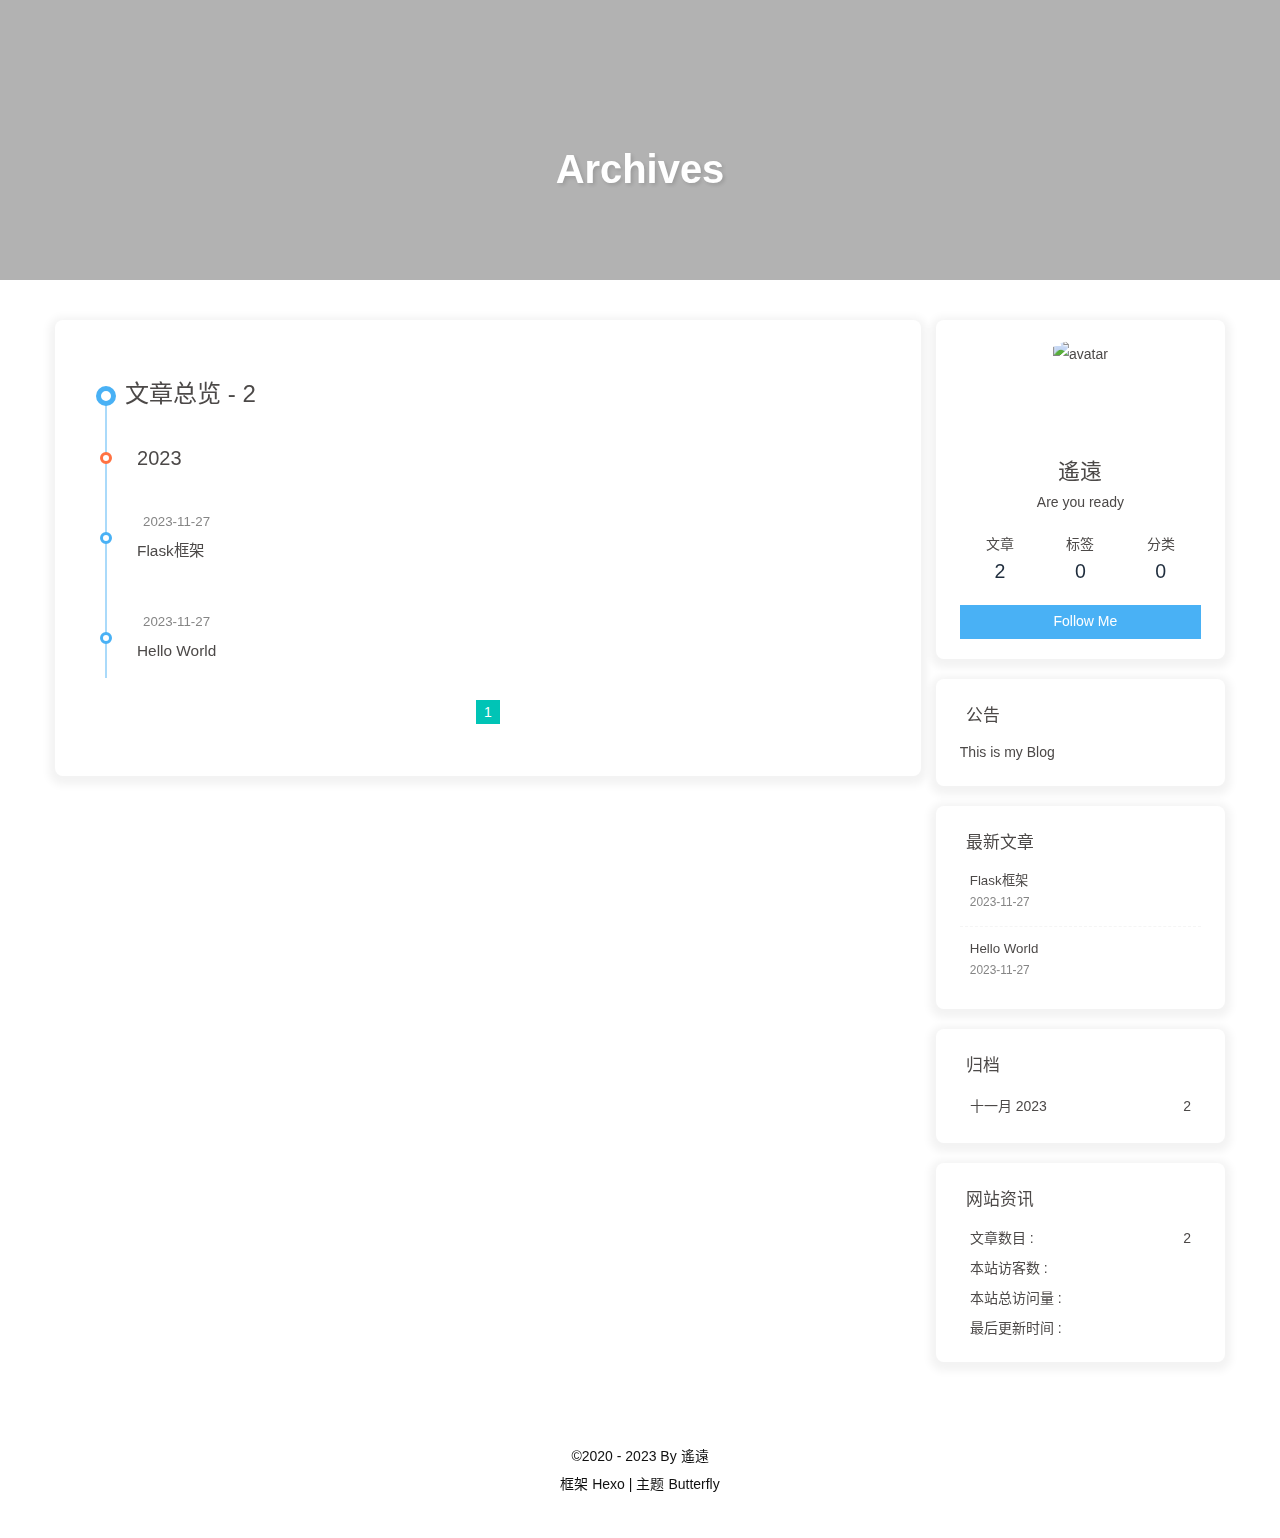
==== archives/index.html @ c887f18f "Site updated: 2023-11-27 16:25:49" ====
<!DOCTYPE html><html lang="zh-CN" data-theme="light"><head><meta charset="UTF-8"><meta http-equiv="X-UA-Compatible" content="IE=edge"><meta name="viewport" content="width=device-width, initial-scale=1.0,viewport-fit=cover"><title>Archives | 遙遠的理想乡</title><meta name="author" content="遙遠"><meta name="copyright" content="遙遠"><meta name="format-detection" content="telephone=no"><meta name="theme-color" content="#ffffff"><meta name="description" content="Are you ready">
<meta property="og:type" content="website">
<meta property="og:title" content="Archives">
<meta property="og:url" content="http://example.com/archives/index.html">
<meta property="og:site_name" content="遙遠的理想乡">
<meta property="og:description" content="Are you ready">
<meta property="og:locale" content="zh_CN">
<meta property="og:image" content="http://example.com/img/avater.png">
<meta property="article:author" content="遙遠">
<meta name="twitter:card" content="summary">
<meta name="twitter:image" content="http://example.com/img/avater.png"><link rel="shortcut icon" href="/img/favicon.png"><link rel="canonical" href="http://example.com/archives/index.html"><link rel="preconnect" href="//cdn.jsdelivr.net"><link rel="preconnect" href="//busuanzi.ibruce.info"><meta><meta><meta><meta><meta><meta><meta><meta><meta><meta><meta><meta><meta><meta><meta><meta><link rel="stylesheet" href="/css/index.css"><link rel="stylesheet" href="https://cdn.jsdelivr.net/npm/@fortawesome/fontawesome-free/css/all.min.css"><link rel="stylesheet" href="https://cdn.jsdelivr.net/npm/@fancyapps/ui/dist/fancybox/fancybox.min.css" media="print" onload="this.media='all'"><script>const GLOBAL_CONFIG = {
  root: '/',
  algolia: undefined,
  localSearch: undefined,
  translate: undefined,
  noticeOutdate: undefined,
  highlight: {"plugin":"highlight.js","highlightCopy":true,"highlightLang":true,"highlightHeightLimit":false},
  copy: {
    success: '复制成功',
    error: '复制错误',
    noSupport: '浏览器不支持'
  },
  relativeDate: {
    homepage: false,
    post: false
  },
  runtime: '',
  dateSuffix: {
    just: '刚刚',
    min: '分钟前',
    hour: '小时前',
    day: '天前',
    month: '个月前'
  },
  copyright: undefined,
  lightbox: 'fancybox',
  Snackbar: undefined,
  infinitegrid: {
    js: 'https://cdn.jsdelivr.net/npm/@egjs/infinitegrid/dist/infinitegrid.min.js',
    buttonText: '加载更多'
  },
  isPhotoFigcaption: false,
  islazyload: false,
  isAnchor: false,
  percent: {
    toc: true,
    rightside: false,
  },
  autoDarkmode: false
}</script><script id="config-diff">var GLOBAL_CONFIG_SITE = {
  title: 'Archives',
  isPost: false,
  isHome: false,
  isHighlightShrink: false,
  isToc: false,
  postUpdate: '2023-11-27 16:25:42'
}</script><script>(win=>{
      win.saveToLocal = {
        set: (key, value, ttl) => {
          if (ttl === 0) return
          const now = Date.now()
          const expiry = now + ttl * 86400000
          const item = {
            value,
            expiry
          }
          localStorage.setItem(key, JSON.stringify(item))
        },
      
        get: key => {
          const itemStr = localStorage.getItem(key)
      
          if (!itemStr) {
            return undefined
          }
          const item = JSON.parse(itemStr)
          const now = Date.now()
      
          if (now > item.expiry) {
            localStorage.removeItem(key)
            return undefined
          }
          return item.value
        }
      }
    
      win.getScript = (url, attr = {}) => new Promise((resolve, reject) => {
        const script = document.createElement('script')
        script.src = url
        script.async = true
        script.onerror = reject
        script.onload = script.onreadystatechange = function() {
          const loadState = this.readyState
          if (loadState && loadState !== 'loaded' && loadState !== 'complete') return
          script.onload = script.onreadystatechange = null
          resolve()
        }

        Object.keys(attr).forEach(key => {
          script.setAttribute(key, attr[key])
        })

        document.head.appendChild(script)
      })
    
      win.getCSS = (url, id = false) => new Promise((resolve, reject) => {
        const link = document.createElement('link')
        link.rel = 'stylesheet'
        link.href = url
        if (id) link.id = id
        link.onerror = reject
        link.onload = link.onreadystatechange = function() {
          const loadState = this.readyState
          if (loadState && loadState !== 'loaded' && loadState !== 'complete') return
          link.onload = link.onreadystatechange = null
          resolve()
        }
        document.head.appendChild(link)
      })
    
      win.activateDarkMode = () => {
        document.documentElement.setAttribute('data-theme', 'dark')
        if (document.querySelector('meta[name="theme-color"]') !== null) {
          document.querySelector('meta[name="theme-color"]').setAttribute('content', '#0d0d0d')
        }
      }
      win.activateLightMode = () => {
        document.documentElement.setAttribute('data-theme', 'light')
        if (document.querySelector('meta[name="theme-color"]') !== null) {
          document.querySelector('meta[name="theme-color"]').setAttribute('content', '#ffffff')
        }
      }
      const t = saveToLocal.get('theme')
    
        if (t === 'dark') activateDarkMode()
        else if (t === 'light') activateLightMode()
      
      const asideStatus = saveToLocal.get('aside-status')
      if (asideStatus !== undefined) {
        if (asideStatus === 'hide') {
          document.documentElement.classList.add('hide-aside')
        } else {
          document.documentElement.classList.remove('hide-aside')
        }
      }
    
      const detectApple = () => {
        if(/iPad|iPhone|iPod|Macintosh/.test(navigator.userAgent)){
          document.documentElement.classList.add('apple')
        }
      }
      detectApple()
    })(window)</script><link rel="stylesheet" href="/css/modify.css"><meta name="generator" content="Hexo 7.0.0"><link rel="alternate" href="/atom.xml" title="遙遠的理想乡" type="application/atom+xml">
</head><body><div id="web_bg"></div><div id="sidebar"><div id="menu-mask"></div><div id="sidebar-menus"><div class="avatar-img is-center"><img src="/img/avater.png" onerror="onerror=null;src='/img/friend_404.gif'" alt="avatar"></div><div class="sidebar-site-data site-data is-center"><a href="/archives/"><div class="headline">文章</div><div class="length-num">2</div></a><a href="/tags/"><div class="headline">标签</div><div class="length-num">0</div></a><a href="/categories/"><div class="headline">分类</div><div class="length-num">0</div></a></div><hr class="custom-hr"><div class="menus_items"><div class="menus_item"><a class="site-page" href="/"><i class="fa-fw fas fa-home"></i><span> Home</span></a></div><div class="menus_item"><a class="site-page" href="/archives/"><i class="fa-fw fas fa-archive"></i><span> Archives</span></a></div><div class="menus_item"><a class="site-page" href="/tags/"><i class="fa-fw fas fa-tags"></i><span> Tags</span></a></div><div class="menus_item"><a class="site-page" href="/categories/"><i class="fa-fw fas fa-folder-open"></i><span> Categories</span></a></div><div class="menus_item"><a class="site-page group" href="javascript:void(0);"><i class="fa-fw fas fa-list"></i><span> List</span><i class="fas fa-chevron-down"></i></a><ul class="menus_item_child"><li><a class="site-page child" href="/music/"><i class="fa-fw fas fa-music"></i><span> Music</span></a></li><li><a class="site-page child" href="/movies/"><i class="fa-fw fas fa-video"></i><span> Movie</span></a></li></ul></div><div class="menus_item"><a class="site-page" href="/link/"><i class="fa-fw fas fa-link"></i><span> Link</span></a></div></div></div></div><div class="page" id="body-wrap"><header class="not-home-page" id="page-header"><nav id="nav"><span id="blog-info"><a href="/" title="遙遠的理想乡"><span class="site-name">遙遠的理想乡</span></a></span><div id="menus"><div class="menus_items"><div class="menus_item"><a class="site-page" href="/"><i class="fa-fw fas fa-home"></i><span> Home</span></a></div><div class="menus_item"><a class="site-page" href="/archives/"><i class="fa-fw fas fa-archive"></i><span> Archives</span></a></div><div class="menus_item"><a class="site-page" href="/tags/"><i class="fa-fw fas fa-tags"></i><span> Tags</span></a></div><div class="menus_item"><a class="site-page" href="/categories/"><i class="fa-fw fas fa-folder-open"></i><span> Categories</span></a></div><div class="menus_item"><a class="site-page group" href="javascript:void(0);"><i class="fa-fw fas fa-list"></i><span> List</span><i class="fas fa-chevron-down"></i></a><ul class="menus_item_child"><li><a class="site-page child" href="/music/"><i class="fa-fw fas fa-music"></i><span> Music</span></a></li><li><a class="site-page child" href="/movies/"><i class="fa-fw fas fa-video"></i><span> Movie</span></a></li></ul></div><div class="menus_item"><a class="site-page" href="/link/"><i class="fa-fw fas fa-link"></i><span> Link</span></a></div></div><div id="toggle-menu"><a class="site-page" href="javascript:void(0);"><i class="fas fa-bars fa-fw"></i></a></div></div></nav><div id="page-site-info"><h1 id="site-title">Archives</h1></div></header><main class="layout" id="content-inner"><div id="archive"><div class="article-sort-title">文章总览 - 2</div><div class="article-sort"><div class="article-sort-item year">2023</div><div class="article-sort-item no-article-cover"><div class="article-sort-item-info"><div class="article-sort-item-time"><i class="far fa-calendar-alt"></i><time class="post-meta-date-created" datetime="2023-11-27T07:02:55.978Z" title="发表于 2023-11-27 15:02:55">2023-11-27</time></div><a class="article-sort-item-title" href="/2023/11/27/python%20web%20Flask%E6%A1%86%E6%9E%B6/" title="Flask框架">Flask框架</a></div></div><div class="article-sort-item no-article-cover"><div class="article-sort-item-info"><div class="article-sort-item-time"><i class="far fa-calendar-alt"></i><time class="post-meta-date-created" datetime="2023-11-27T06:21:15.364Z" title="发表于 2023-11-27 14:21:15">2023-11-27</time></div><a class="article-sort-item-title" href="/2023/11/27/hello-world/" title="Hello World">Hello World</a></div></div></div><nav id="pagination"><div class="pagination"><span class="page-number current">1</span></div></nav></div><div class="aside-content" id="aside-content"><div class="card-widget card-info"><div class="is-center"><div class="avatar-img"><img src="/img/avater.png" onerror="this.onerror=null;this.src='/img/friend_404.gif'" alt="avatar"></div><div class="author-info__name">遙遠</div><div class="author-info__description">Are you ready</div></div><div class="card-info-data site-data is-center"><a href="/archives/"><div class="headline">文章</div><div class="length-num">2</div></a><a href="/tags/"><div class="headline">标签</div><div class="length-num">0</div></a><a href="/categories/"><div class="headline">分类</div><div class="length-num">0</div></a></div><a id="card-info-btn" target="_blank" rel="noopener" href="https://github.com/xxxxxx"><i class="fab fa-github"></i><span>Follow Me</span></a></div><div class="card-widget card-announcement"><div class="item-headline"><i class="fas fa-bullhorn fa-shake"></i><span>公告</span></div><div class="announcement_content">This is my Blog</div></div><div class="sticky_layout"><div class="card-widget card-recent-post"><div class="item-headline"><i class="fas fa-history"></i><span>最新文章</span></div><div class="aside-list"><div class="aside-list-item no-cover"><div class="content"><a class="title" href="/2023/11/27/python%20web%20Flask%E6%A1%86%E6%9E%B6/" title="Flask框架">Flask框架</a><time datetime="2023-11-27T07:02:55.978Z" title="发表于 2023-11-27 15:02:55">2023-11-27</time></div></div><div class="aside-list-item no-cover"><div class="content"><a class="title" href="/2023/11/27/hello-world/" title="Hello World">Hello World</a><time datetime="2023-11-27T06:21:15.364Z" title="发表于 2023-11-27 14:21:15">2023-11-27</time></div></div></div></div><div class="card-widget card-archives"><div class="item-headline"><i class="fas fa-archive"></i><span>归档</span></div><ul class="card-archive-list"><li class="card-archive-list-item"><a class="card-archive-list-link" href="/archives/2023/11/"><span class="card-archive-list-date">十一月 2023</span><span class="card-archive-list-count">2</span></a></li></ul></div><div class="card-widget card-webinfo"><div class="item-headline"><i class="fas fa-chart-line"></i><span>网站资讯</span></div><div class="webinfo"><div class="webinfo-item"><div class="item-name">文章数目 :</div><div class="item-count">2</div></div><div class="webinfo-item"><div class="item-name">本站访客数 :</div><div class="item-count" id="busuanzi_value_site_uv"><i class="fa-solid fa-spinner fa-spin"></i></div></div><div class="webinfo-item"><div class="item-name">本站总访问量 :</div><div class="item-count" id="busuanzi_value_site_pv"><i class="fa-solid fa-spinner fa-spin"></i></div></div><div class="webinfo-item"><div class="item-name">最后更新时间 :</div><div class="item-count" id="last-push-date" data-lastpushdate="2023-11-27T08:25:42.653Z"><i class="fa-solid fa-spinner fa-spin"></i></div></div></div></div></div></div></main><footer id="footer" style="background: transparent"><div id="footer-wrap"><div class="copyright">©2020 - 2023 By 遙遠</div><div class="framework-info"><span>框架 </span><a target="_blank" rel="noopener" href="https://hexo.io">Hexo</a><span class="footer-separator">|</span><span>主题 </span><a target="_blank" rel="noopener" href="https://github.com/jerryc127/hexo-theme-butterfly">Butterfly</a></div></div></footer></div><div id="rightside"><div id="rightside-config-hide"><button id="darkmode" type="button" title="浅色和深色模式转换"><i class="fas fa-adjust"></i></button><button id="hide-aside-btn" type="button" title="单栏和双栏切换"><i class="fas fa-arrows-alt-h"></i></button></div><div id="rightside-config-show"><button id="rightside-config" type="button" title="设置"><i class="fas fa-cog fa-spin"></i></button><button id="go-up" type="button" title="回到顶部"><span class="scroll-percent"></span><i class="fas fa-arrow-up"></i></button></div></div><div><script src="/js/utils.js"></script><script src="/js/main.js"></script><script src="https://cdn.jsdelivr.net/npm/@fancyapps/ui/dist/fancybox/fancybox.umd.min.js"></script><div class="js-pjax"></div><script async="" data-pjax="" src="//busuanzi.ibruce.info/busuanzi/2.3/busuanzi.pure.mini.js"></script></div></body></html>
---- css/modify.css ----
#page-header {
  background: transparent !important;
}
#page-header.post-bg,
#page-header.not-home-page {
  height: 280px !important;
}
#page-header #post-info {
  bottom: 40px !important;
}
#page-header #page-site-info {
  top: 140px !important;
}
@media screen and (max-width: 768px) {
  #page-header.not-home-page {
    height: 200px !important;
  }
  #page-header #post-info {
    bottom: 10px !important;
  }
  #page-header #page-site-info {
    top: 100px !important;
  }
}
.top-img {
  height: 250px;
  margin: -50px -40px 50px;
  border-top-left-radius: inherit;
  border-top-right-radius: inherit;
  background-position: center center;
  background-size: cover;
  -webkit-transition: all 0.3s;
  -moz-transition: all 0.3s;
  -o-transition: all 0.3s;
  -ms-transition: all 0.3s;
  transition: all 0.3s;
}
@media screen and (max-width: 768px) {
  .top-img {
    height: 230px;
    margin: -36px -14px 36px;
  }
}
[data-theme='dark'] .top-img {
  filter: brightness(0.8);
}
#footer:before {
  background-color: rgba(255,255,255,0.5);
}
[data-theme='dark'] #footer:before {
  background-color: rgba(0,0,0,0.5);
}
#footer-wrap,
#footer-wrap a {
  color: #111;
  -webkit-transition: unset;
  -moz-transition: unset;
  -o-transition: unset;
  -ms-transition: unset;
  transition: unset;
}
[data-theme='dark'] #footer-wrap,
[data-theme='dark'] #footer-wrap a {
  color: var(--light-grey);
}
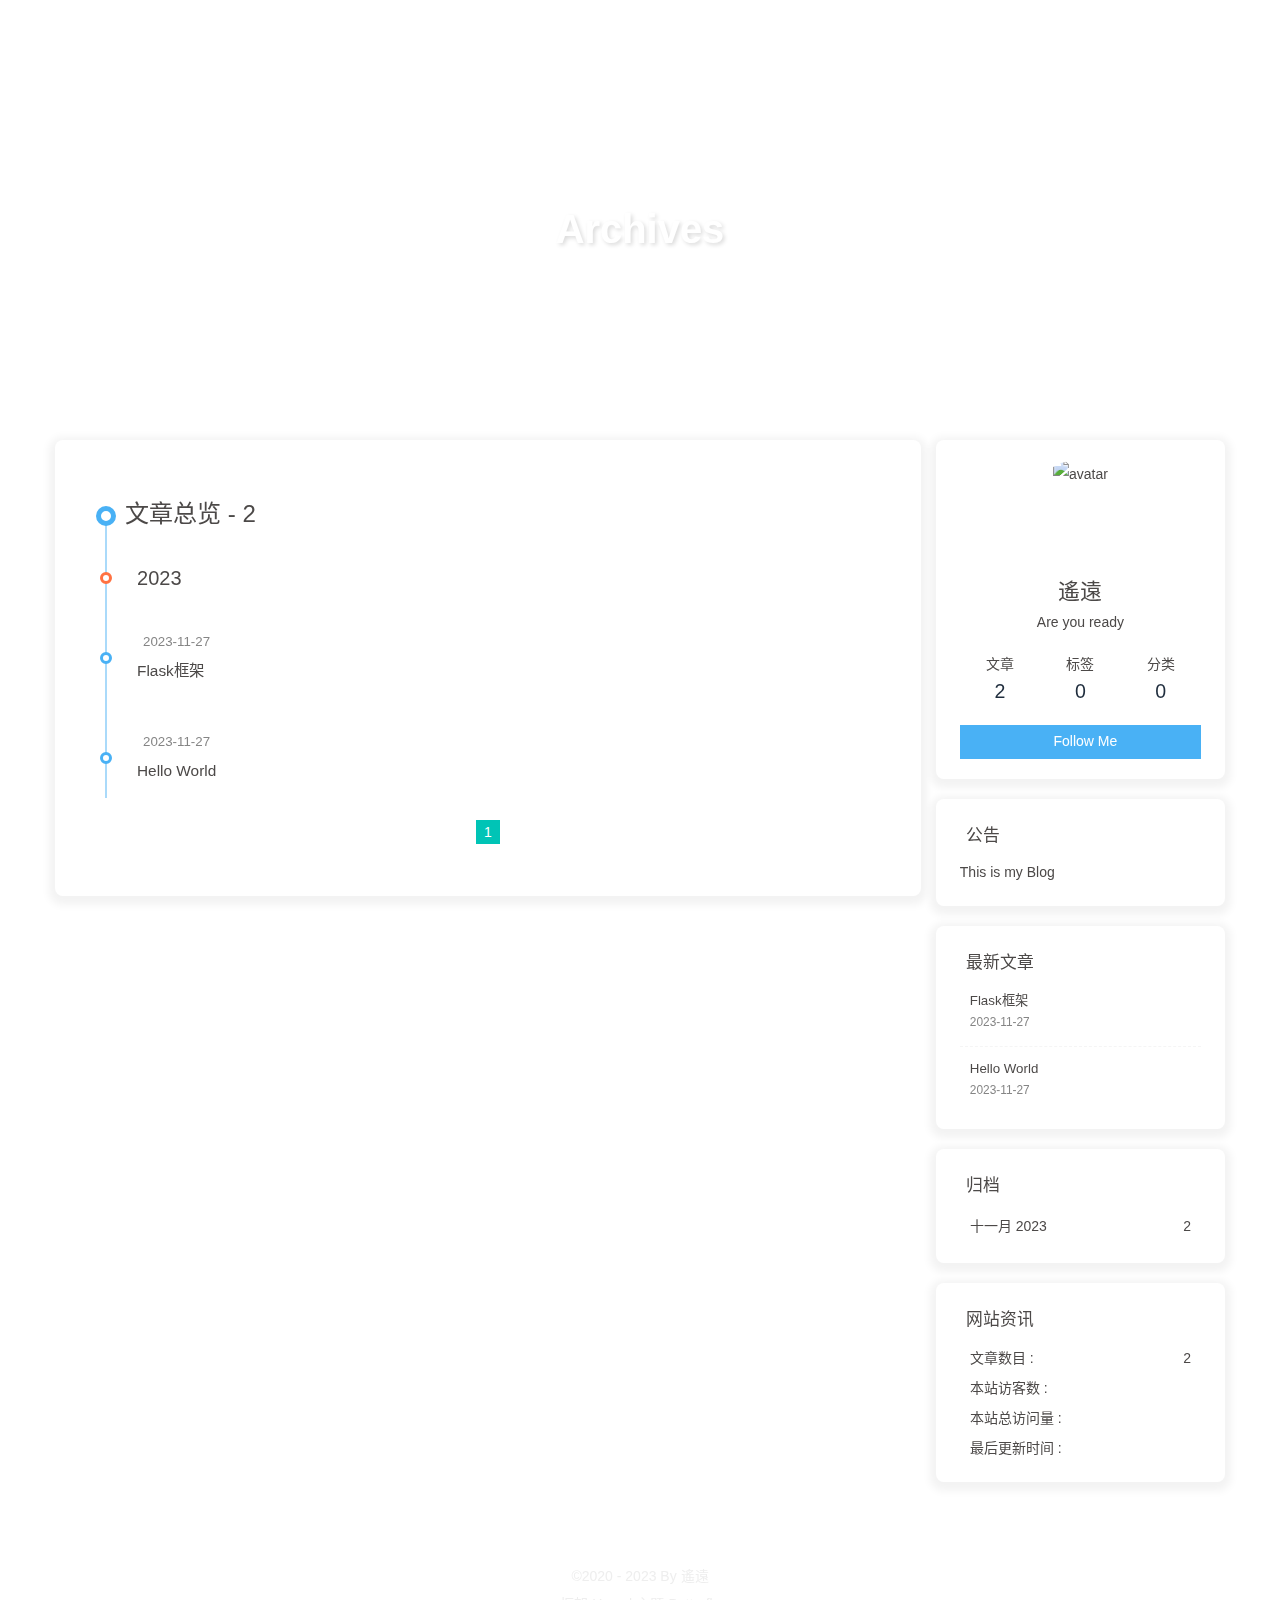
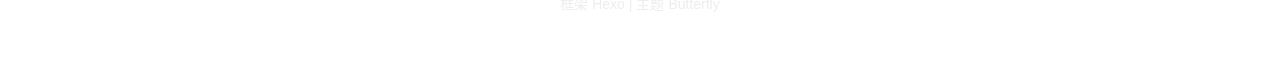
==== commit f898e9ff: "Site updated: 2023-11-27 16:42:22" ====
--- a/archives/index.html
+++ b/archives/index.html
@@ -53,7 +53,7 @@
   isHome: false,
   isHighlightShrink: false,
   isToc: false,
-  postUpdate: '2023-11-27 16:25:42'
+  postUpdate: '2023-11-27 16:42:13'
 }</script><script>(win=>{
       win.saveToLocal = {
         set: (key, value, ttl) => {
@@ -151,4 +151,4 @@
       }
       detectApple()
     })(window)</script><link rel="stylesheet" href="/css/modify.css"><meta name="generator" content="Hexo 7.0.0"><link rel="alternate" href="/atom.xml" title="遙遠的理想乡" type="application/atom+xml">
-</head><body><div id="web_bg"></div><div id="sidebar"><div id="menu-mask"></div><div id="sidebar-menus"><div class="avatar-img is-center"><img src="/img/avater.png" onerror="onerror=null;src='/img/friend_404.gif'" alt="avatar"></div><div class="sidebar-site-data site-data is-center"><a href="/archives/"><div class="headline">文章</div><div class="length-num">2</div></a><a href="/tags/"><div class="headline">标签</div><div class="length-num">0</div></a><a href="/categories/"><div class="headline">分类</div><div class="length-num">0</div></a></div><hr class="custom-hr"><div class="menus_items"><div class="menus_item"><a class="site-page" href="/"><i class="fa-fw fas fa-home"></i><span> Home</span></a></div><div class="menus_item"><a class="site-page" href="/archives/"><i class="fa-fw fas fa-archive"></i><span> Archives</span></a></div><div class="menus_item"><a class="site-page" href="/tags/"><i class="fa-fw fas fa-tags"></i><span> Tags</span></a></div><div class="menus_item"><a class="site-page" href="/categories/"><i class="fa-fw fas fa-folder-open"></i><span> Categories</span></a></div><div class="menus_item"><a class="site-page group" href="javascript:void(0);"><i class="fa-fw fas fa-list"></i><span> List</span><i class="fas fa-chevron-down"></i></a><ul class="menus_item_child"><li><a class="site-page child" href="/music/"><i class="fa-fw fas fa-music"></i><span> Music</span></a></li><li><a class="site-page child" href="/movies/"><i class="fa-fw fas fa-video"></i><span> Movie</span></a></li></ul></div><div class="menus_item"><a class="site-page" href="/link/"><i class="fa-fw fas fa-link"></i><span> Link</span></a></div></div></div></div><div class="page" id="body-wrap"><header class="not-home-page" id="page-header"><nav id="nav"><span id="blog-info"><a href="/" title="遙遠的理想乡"><span class="site-name">遙遠的理想乡</span></a></span><div id="menus"><div class="menus_items"><div class="menus_item"><a class="site-page" href="/"><i class="fa-fw fas fa-home"></i><span> Home</span></a></div><div class="menus_item"><a class="site-page" href="/archives/"><i class="fa-fw fas fa-archive"></i><span> Archives</span></a></div><div class="menus_item"><a class="site-page" href="/tags/"><i class="fa-fw fas fa-tags"></i><span> Tags</span></a></div><div class="menus_item"><a class="site-page" href="/categories/"><i class="fa-fw fas fa-folder-open"></i><span> Categories</span></a></div><div class="menus_item"><a class="site-page group" href="javascript:void(0);"><i class="fa-fw fas fa-list"></i><span> List</span><i class="fas fa-chevron-down"></i></a><ul class="menus_item_child"><li><a class="site-page child" href="/music/"><i class="fa-fw fas fa-music"></i><span> Music</span></a></li><li><a class="site-page child" href="/movies/"><i class="fa-fw fas fa-video"></i><span> Movie</span></a></li></ul></div><div class="menus_item"><a class="site-page" href="/link/"><i class="fa-fw fas fa-link"></i><span> Link</span></a></div></div><div id="toggle-menu"><a class="site-page" href="javascript:void(0);"><i class="fas fa-bars fa-fw"></i></a></div></div></nav><div id="page-site-info"><h1 id="site-title">Archives</h1></div></header><main class="layout" id="content-inner"><div id="archive"><div class="article-sort-title">文章总览 - 2</div><div class="article-sort"><div class="article-sort-item year">2023</div><div class="article-sort-item no-article-cover"><div class="article-sort-item-info"><div class="article-sort-item-time"><i class="far fa-calendar-alt"></i><time class="post-meta-date-created" datetime="2023-11-27T07:02:55.978Z" title="发表于 2023-11-27 15:02:55">2023-11-27</time></div><a class="article-sort-item-title" href="/2023/11/27/python%20web%20Flask%E6%A1%86%E6%9E%B6/" title="Flask框架">Flask框架</a></div></div><div class="article-sort-item no-article-cover"><div class="article-sort-item-info"><div class="article-sort-item-time"><i class="far fa-calendar-alt"></i><time class="post-meta-date-created" datetime="2023-11-27T06:21:15.364Z" title="发表于 2023-11-27 14:21:15">2023-11-27</time></div><a class="article-sort-item-title" href="/2023/11/27/hello-world/" title="Hello World">Hello World</a></div></div></div><nav id="pagination"><div class="pagination"><span class="page-number current">1</span></div></nav></div><div class="aside-content" id="aside-content"><div class="card-widget card-info"><div class="is-center"><div class="avatar-img"><img src="/img/avater.png" onerror="this.onerror=null;this.src='/img/friend_404.gif'" alt="avatar"></div><div class="author-info__name">遙遠</div><div class="author-info__description">Are you ready</div></div><div class="card-info-data site-data is-center"><a href="/archives/"><div class="headline">文章</div><div class="length-num">2</div></a><a href="/tags/"><div class="headline">标签</div><div class="length-num">0</div></a><a href="/categories/"><div class="headline">分类</div><div class="length-num">0</div></a></div><a id="card-info-btn" target="_blank" rel="noopener" href="https://github.com/xxxxxx"><i class="fab fa-github"></i><span>Follow Me</span></a></div><div class="card-widget card-announcement"><div class="item-headline"><i class="fas fa-bullhorn fa-shake"></i><span>公告</span></div><div class="announcement_content">This is my Blog</div></div><div class="sticky_layout"><div class="card-widget card-recent-post"><div class="item-headline"><i class="fas fa-history"></i><span>最新文章</span></div><div class="aside-list"><div class="aside-list-item no-cover"><div class="content"><a class="title" href="/2023/11/27/python%20web%20Flask%E6%A1%86%E6%9E%B6/" title="Flask框架">Flask框架</a><time datetime="2023-11-27T07:02:55.978Z" title="发表于 2023-11-27 15:02:55">2023-11-27</time></div></div><div class="aside-list-item no-cover"><div class="content"><a class="title" href="/2023/11/27/hello-world/" title="Hello World">Hello World</a><time datetime="2023-11-27T06:21:15.364Z" title="发表于 2023-11-27 14:21:15">2023-11-27</time></div></div></div></div><div class="card-widget card-archives"><div class="item-headline"><i class="fas fa-archive"></i><span>归档</span></div><ul class="card-archive-list"><li class="card-archive-list-item"><a class="card-archive-list-link" href="/archives/2023/11/"><span class="card-archive-list-date">十一月 2023</span><span class="card-archive-list-count">2</span></a></li></ul></div><div class="card-widget card-webinfo"><div class="item-headline"><i class="fas fa-chart-line"></i><span>网站资讯</span></div><div class="webinfo"><div class="webinfo-item"><div class="item-name">文章数目 :</div><div class="item-count">2</div></div><div class="webinfo-item"><div class="item-name">本站访客数 :</div><div class="item-count" id="busuanzi_value_site_uv"><i class="fa-solid fa-spinner fa-spin"></i></div></div><div class="webinfo-item"><div class="item-name">本站总访问量 :</div><div class="item-count" id="busuanzi_value_site_pv"><i class="fa-solid fa-spinner fa-spin"></i></div></div><div class="webinfo-item"><div class="item-name">最后更新时间 :</div><div class="item-count" id="last-push-date" data-lastpushdate="2023-11-27T08:25:42.653Z"><i class="fa-solid fa-spinner fa-spin"></i></div></div></div></div></div></div></main><footer id="footer" style="background: transparent"><div id="footer-wrap"><div class="copyright">©2020 - 2023 By 遙遠</div><div class="framework-info"><span>框架 </span><a target="_blank" rel="noopener" href="https://hexo.io">Hexo</a><span class="footer-separator">|</span><span>主题 </span><a target="_blank" rel="noopener" href="https://github.com/jerryc127/hexo-theme-butterfly">Butterfly</a></div></div></footer></div><div id="rightside"><div id="rightside-config-hide"><button id="darkmode" type="button" title="浅色和深色模式转换"><i class="fas fa-adjust"></i></button><button id="hide-aside-btn" type="button" title="单栏和双栏切换"><i class="fas fa-arrows-alt-h"></i></button></div><div id="rightside-config-show"><button id="rightside-config" type="button" title="设置"><i class="fas fa-cog fa-spin"></i></button><button id="go-up" type="button" title="回到顶部"><span class="scroll-percent"></span><i class="fas fa-arrow-up"></i></button></div></div><div><script src="/js/utils.js"></script><script src="/js/main.js"></script><script src="https://cdn.jsdelivr.net/npm/@fancyapps/ui/dist/fancybox/fancybox.umd.min.js"></script><div class="js-pjax"></div><script async="" data-pjax="" src="//busuanzi.ibruce.info/busuanzi/2.3/busuanzi.pure.mini.js"></script></div></body></html>+</head><body><div id="web_bg"></div><div id="sidebar"><div id="menu-mask"></div><div id="sidebar-menus"><div class="avatar-img is-center"><img src="/img/avater.png" onerror="onerror=null;src='/img/friend_404.gif'" alt="avatar"></div><div class="sidebar-site-data site-data is-center"><a href="/archives/"><div class="headline">文章</div><div class="length-num">2</div></a><a href="/tags/"><div class="headline">标签</div><div class="length-num">0</div></a><a href="/categories/"><div class="headline">分类</div><div class="length-num">0</div></a></div><hr class="custom-hr"><div class="menus_items"><div class="menus_item"><a class="site-page" href="/"><i class="fa-fw fas fa-home"></i><span> Home</span></a></div><div class="menus_item"><a class="site-page" href="/archives/"><i class="fa-fw fas fa-archive"></i><span> Archives</span></a></div><div class="menus_item"><a class="site-page" href="/tags/"><i class="fa-fw fas fa-tags"></i><span> Tags</span></a></div><div class="menus_item"><a class="site-page" href="/categories/"><i class="fa-fw fas fa-folder-open"></i><span> Categories</span></a></div><div class="menus_item"><a class="site-page group" href="javascript:void(0);"><i class="fa-fw fas fa-list"></i><span> List</span><i class="fas fa-chevron-down"></i></a><ul class="menus_item_child"><li><a class="site-page child" href="/music/"><i class="fa-fw fas fa-music"></i><span> Music</span></a></li><li><a class="site-page child" href="/movies/"><i class="fa-fw fas fa-video"></i><span> Movie</span></a></li></ul></div><div class="menus_item"><a class="site-page" href="/link/"><i class="fa-fw fas fa-link"></i><span> Link</span></a></div></div></div></div><div class="page" id="body-wrap"><header class="not-home-page" id="page-header" style="background: transparent"><nav id="nav"><span id="blog-info"><a href="/" title="遙遠的理想乡"><span class="site-name">遙遠的理想乡</span></a></span><div id="menus"><div class="menus_items"><div class="menus_item"><a class="site-page" href="/"><i class="fa-fw fas fa-home"></i><span> Home</span></a></div><div class="menus_item"><a class="site-page" href="/archives/"><i class="fa-fw fas fa-archive"></i><span> Archives</span></a></div><div class="menus_item"><a class="site-page" href="/tags/"><i class="fa-fw fas fa-tags"></i><span> Tags</span></a></div><div class="menus_item"><a class="site-page" href="/categories/"><i class="fa-fw fas fa-folder-open"></i><span> Categories</span></a></div><div class="menus_item"><a class="site-page group" href="javascript:void(0);"><i class="fa-fw fas fa-list"></i><span> List</span><i class="fas fa-chevron-down"></i></a><ul class="menus_item_child"><li><a class="site-page child" href="/music/"><i class="fa-fw fas fa-music"></i><span> Music</span></a></li><li><a class="site-page child" href="/movies/"><i class="fa-fw fas fa-video"></i><span> Movie</span></a></li></ul></div><div class="menus_item"><a class="site-page" href="/link/"><i class="fa-fw fas fa-link"></i><span> Link</span></a></div></div><div id="toggle-menu"><a class="site-page" href="javascript:void(0);"><i class="fas fa-bars fa-fw"></i></a></div></div></nav><div id="page-site-info"><h1 id="site-title">Archives</h1></div></header><main class="layout" id="content-inner"><div id="archive"><div class="article-sort-title">文章总览 - 2</div><div class="article-sort"><div class="article-sort-item year">2023</div><div class="article-sort-item no-article-cover"><div class="article-sort-item-info"><div class="article-sort-item-time"><i class="far fa-calendar-alt"></i><time class="post-meta-date-created" datetime="2023-11-27T07:02:55.978Z" title="发表于 2023-11-27 15:02:55">2023-11-27</time></div><a class="article-sort-item-title" href="/2023/11/27/python%20web%20Flask%E6%A1%86%E6%9E%B6/" title="Flask框架">Flask框架</a></div></div><div class="article-sort-item no-article-cover"><div class="article-sort-item-info"><div class="article-sort-item-time"><i class="far fa-calendar-alt"></i><time class="post-meta-date-created" datetime="2023-11-27T06:21:15.364Z" title="发表于 2023-11-27 14:21:15">2023-11-27</time></div><a class="article-sort-item-title" href="/2023/11/27/hello-world/" title="Hello World">Hello World</a></div></div></div><nav id="pagination"><div class="pagination"><span class="page-number current">1</span></div></nav></div><div class="aside-content" id="aside-content"><div class="card-widget card-info"><div class="is-center"><div class="avatar-img"><img src="/img/avater.png" onerror="this.onerror=null;this.src='/img/friend_404.gif'" alt="avatar"></div><div class="author-info__name">遙遠</div><div class="author-info__description">Are you ready</div></div><div class="card-info-data site-data is-center"><a href="/archives/"><div class="headline">文章</div><div class="length-num">2</div></a><a href="/tags/"><div class="headline">标签</div><div class="length-num">0</div></a><a href="/categories/"><div class="headline">分类</div><div class="length-num">0</div></a></div><a id="card-info-btn" target="_blank" rel="noopener" href="https://github.com/xxxxxx"><i class="fab fa-github"></i><span>Follow Me</span></a></div><div class="card-widget card-announcement"><div class="item-headline"><i class="fas fa-bullhorn fa-shake"></i><span>公告</span></div><div class="announcement_content">This is my Blog</div></div><div class="sticky_layout"><div class="card-widget card-recent-post"><div class="item-headline"><i class="fas fa-history"></i><span>最新文章</span></div><div class="aside-list"><div class="aside-list-item no-cover"><div class="content"><a class="title" href="/2023/11/27/python%20web%20Flask%E6%A1%86%E6%9E%B6/" title="Flask框架">Flask框架</a><time datetime="2023-11-27T07:02:55.978Z" title="发表于 2023-11-27 15:02:55">2023-11-27</time></div></div><div class="aside-list-item no-cover"><div class="content"><a class="title" href="/2023/11/27/hello-world/" title="Hello World">Hello World</a><time datetime="2023-11-27T06:21:15.364Z" title="发表于 2023-11-27 14:21:15">2023-11-27</time></div></div></div></div><div class="card-widget card-archives"><div class="item-headline"><i class="fas fa-archive"></i><span>归档</span></div><ul class="card-archive-list"><li class="card-archive-list-item"><a class="card-archive-list-link" href="/archives/2023/11/"><span class="card-archive-list-date">十一月 2023</span><span class="card-archive-list-count">2</span></a></li></ul></div><div class="card-widget card-webinfo"><div class="item-headline"><i class="fas fa-chart-line"></i><span>网站资讯</span></div><div class="webinfo"><div class="webinfo-item"><div class="item-name">文章数目 :</div><div class="item-count">2</div></div><div class="webinfo-item"><div class="item-name">本站访客数 :</div><div class="item-count" id="busuanzi_value_site_uv"><i class="fa-solid fa-spinner fa-spin"></i></div></div><div class="webinfo-item"><div class="item-name">本站总访问量 :</div><div class="item-count" id="busuanzi_value_site_pv"><i class="fa-solid fa-spinner fa-spin"></i></div></div><div class="webinfo-item"><div class="item-name">最后更新时间 :</div><div class="item-count" id="last-push-date" data-lastpushdate="2023-11-27T08:42:13.476Z"><i class="fa-solid fa-spinner fa-spin"></i></div></div></div></div></div></div></main><footer id="footer" style="background: transparent"><div id="footer-wrap"><div class="copyright">©2020 - 2023 By 遙遠</div><div class="framework-info"><span>框架 </span><a target="_blank" rel="noopener" href="https://hexo.io">Hexo</a><span class="footer-separator">|</span><span>主题 </span><a target="_blank" rel="noopener" href="https://github.com/jerryc127/hexo-theme-butterfly">Butterfly</a></div></div></footer></div><div id="rightside"><div id="rightside-config-hide"><button id="darkmode" type="button" title="浅色和深色模式转换"><i class="fas fa-adjust"></i></button><button id="hide-aside-btn" type="button" title="单栏和双栏切换"><i class="fas fa-arrows-alt-h"></i></button></div><div id="rightside-config-show"><button id="rightside-config" type="button" title="设置"><i class="fas fa-cog fa-spin"></i></button><button id="go-up" type="button" title="回到顶部"><span class="scroll-percent"></span><i class="fas fa-arrow-up"></i></button></div></div><div><script src="/js/utils.js"></script><script src="/js/main.js"></script><script src="https://cdn.jsdelivr.net/npm/@fancyapps/ui/dist/fancybox/fancybox.umd.min.js"></script><div class="js-pjax"></div><script async="" data-pjax="" src="//busuanzi.ibruce.info/busuanzi/2.3/busuanzi.pure.mini.js"></script></div></body></html>--- a/css/modify.css
+++ b/css/modify.css
@@ -1,65 +1,100 @@
-#page-header {
-  background: transparent !important;
+/* 首页文章卡片 */
+#recent-posts > .recent-post-item{
+  background:rgb(255, 255, 255);
 }
-#page-header.post-bg,
-#page-header.not-home-page {
-  height: 280px !important;
+/* 首页侧栏卡片 */
+.card-widget{
+background:rgb(255, 255, 255)!important;
 }
-#page-header #post-info {
-  bottom: 40px !important;
+/* 文章页面正文背景 */
+div#post{
+background: rgb(255, 255, 255);
 }
-#page-header #page-site-info {
-  top: 140px !important;
+/* 分页页面 */
+div#page{
+background: rgba(255, 255, 255);
 }
-@media screen and (max-width: 768px) {
-  #page-header.not-home-page {
-    height: 200px !important;
+/* 归档页面 */
+div#archive{
+background: rgba(255, 255, 255);
+}
+/* 标签页面 */
+div#tag{
+background: rgba(255, 255, 255);
+}
+/* 分类页面 */
+div#category{
+background: rgb(255, 255, 255);
+}
+
+/* 页脚透明 */
+#footer{
+  background: transparent!important;
+}
+/* 头图透明 */
+#page-header::before{
+  background: transparent!important;
+}
+/*白天模式伪类遮罩层透明*/
+[data-theme="light"]
+  #footer::before{
+      background: transparent!important;
+    }
+/*夜间模式伪类遮罩层透明*/
+[data-theme="dark"]
+  #footer::before{
+      background: transparent!important;
+    }
+[data-theme="dark"]
+  #page-header::before{
+    background: transparent!important;
+    }
+/*夜间模式页面背景设置为半透明*/
+[data-theme="dark"]
+  div.recent-post-item{
+      background: rgba(0, 0, 0, 0.5)!important;
+    }
+[data-theme="dark"]
+  #aside-content .card-widget{
+      background: rgba(0, 0, 0, 0.5)!important;
+    }
+[data-theme="dark"]
+  div#post{
+    background: rgba(0, 0, 0, 0.5)!important;
+    }
+[data-theme="dark"]
+  div#page{
+    background: rgba(0, 0, 0, 0.5)!important;
+    }
+[data-theme="dark"]
+  div#archive{
+    background: rgba(0, 0, 0, 0.5)!important;
+    }
+[data-theme="dark"]
+  div#tag{
+    background: rgba(0, 0, 0, 0.5)!important;
   }
-  #page-header #post-info {
-    bottom: 10px !important;
+[data-theme="dark"]
+  div#category{
+    background: rgba(0, 0, 0, 0.5)!important;
   }
-  #page-header #page-site-info {
-    top: 100px !important;
-  }
-}
-.top-img {
-  height: 250px;
-  margin: -50px -40px 50px;
-  border-top-left-radius: inherit;
-  border-top-right-radius: inherit;
-  background-position: center center;
-  background-size: cover;
-  -webkit-transition: all 0.3s;
-  -moz-transition: all 0.3s;
-  -o-transition: all 0.3s;
-  -ms-transition: all 0.3s;
-  transition: all 0.3s;
-}
-@media screen and (max-width: 768px) {
-  .top-img {
-    height: 230px;
-    margin: -36px -14px 36px;
-  }
-}
-[data-theme='dark'] .top-img {
-  filter: brightness(0.8);
-}
-#footer:before {
-  background-color: rgba(255,255,255,0.5);
-}
-[data-theme='dark'] #footer:before {
-  background-color: rgba(0,0,0,0.5);
-}
-#footer-wrap,
-#footer-wrap a {
-  color: #111;
-  -webkit-transition: unset;
-  -moz-transition: unset;
-  -o-transition: unset;
-  -ms-transition: unset;
-  transition: unset;
-}
-[data-theme='dark'] #footer-wrap,
-[data-theme='dark'] #footer-wrap a {
-  color: var(--light-grey);
-}
+  
+/*阅读模式*/
+.read-mode #aside-content .card-widget{
+      background: rgba(158, 204, 171, 0.5)!important;
+    }
+.read-mode div#post{
+    background: rgba(158, 204, 171, 0.5)!important;
+    }
+/*夜间阅读模式*/
+[data-theme="dark"]
+  .read-mode #aside-content .card-widget{
+        background: rgba(0, 0, 0, 0.5)!important;
+        color: #eeeeee;
+      }
+[data-theme="dark"]  
+  .read-mode div#post{
+      background: rgba(0, 0, 0, 0.5)!important;
+      color: #eeeeee;
+      }
+
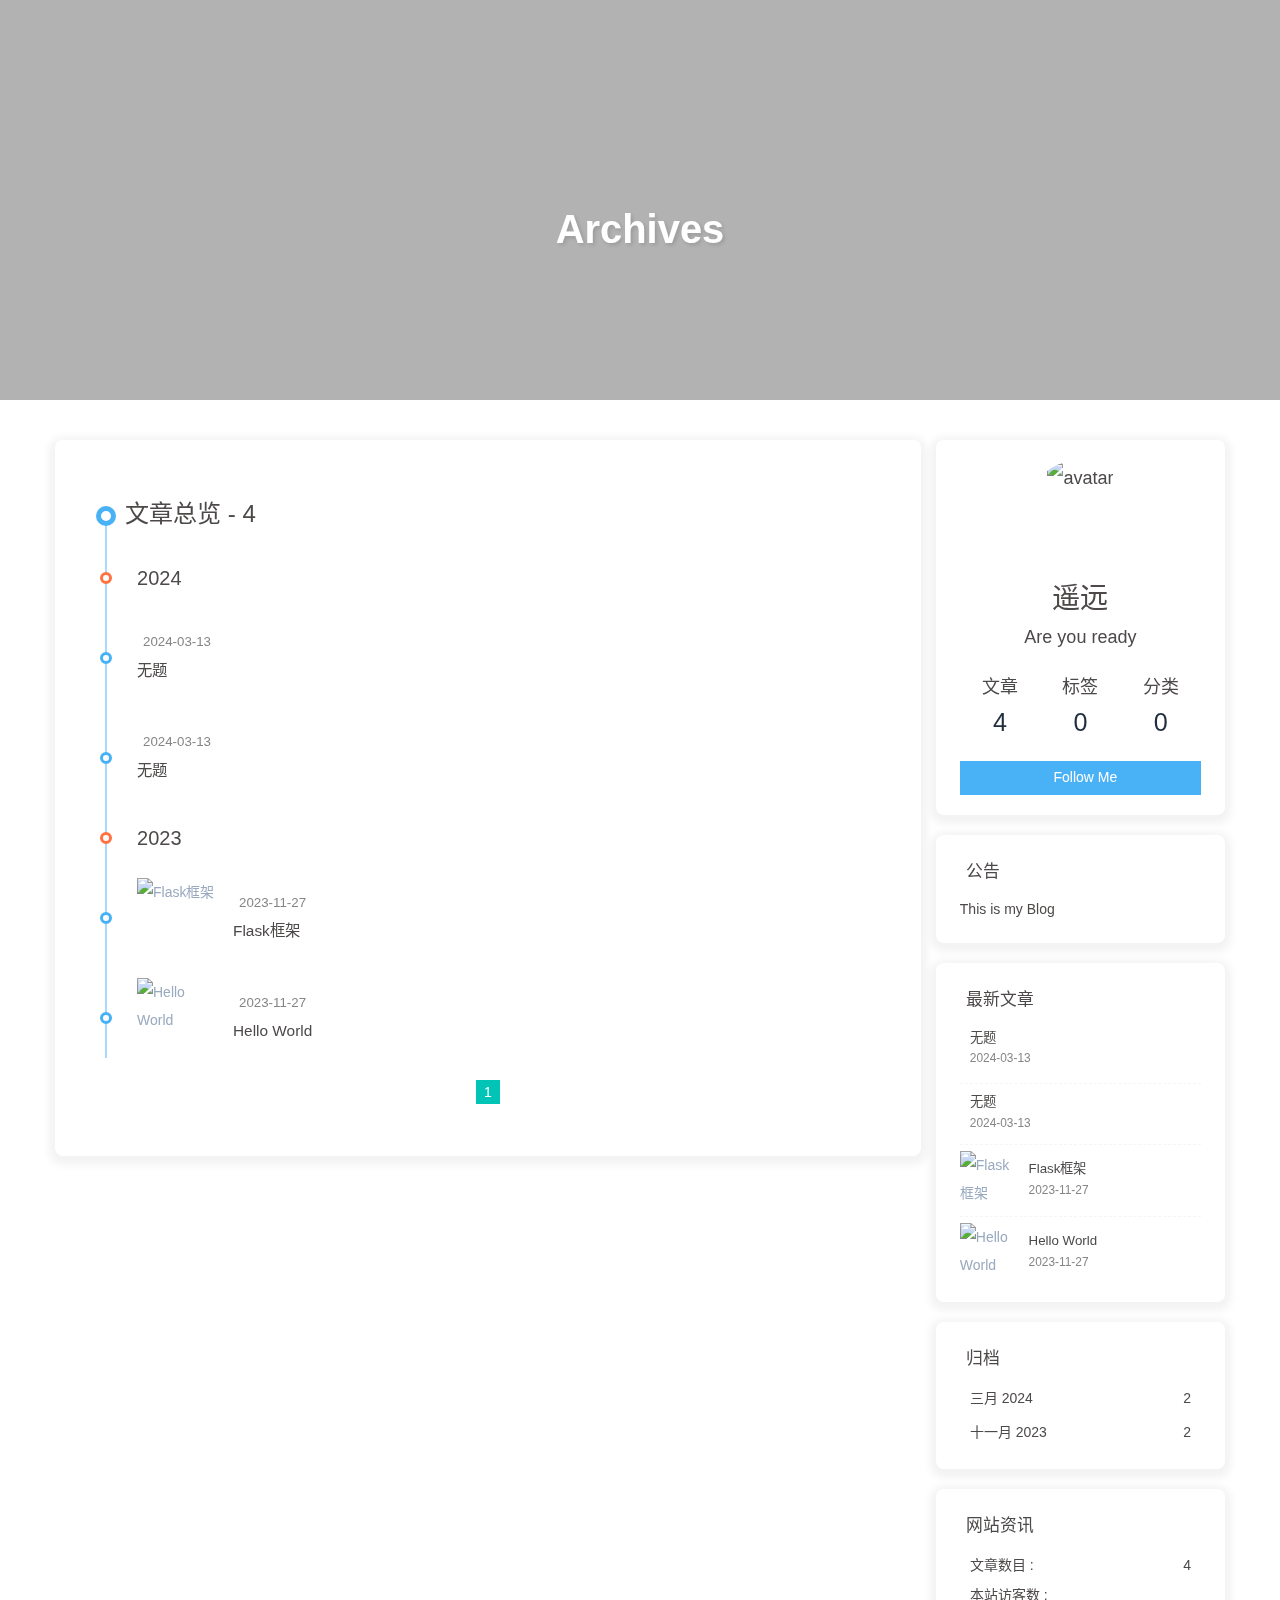
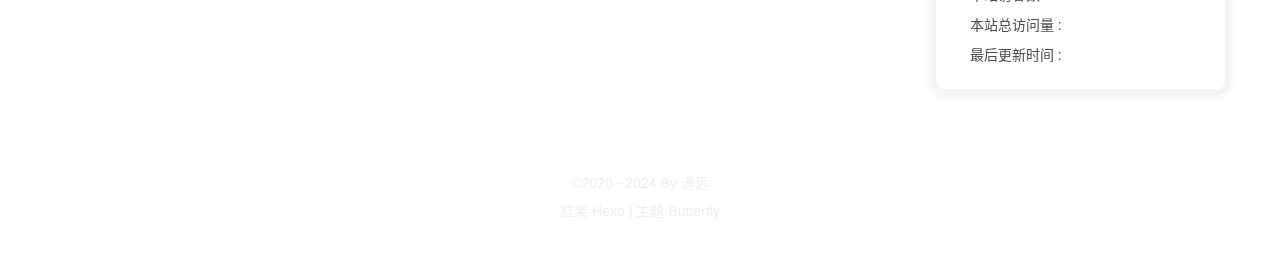
==== commit db54af9e: "Site updated: 2024-03-13 15:34:51" ====
--- a/archives/index.html
+++ b/archives/index.html
@@ -1,12 +1,12 @@
-<!DOCTYPE html><html lang="zh-CN" data-theme="light"><head><meta charset="UTF-8"><meta http-equiv="X-UA-Compatible" content="IE=edge"><meta name="viewport" content="width=device-width, initial-scale=1.0,viewport-fit=cover"><title>Archives | 遙遠的理想乡</title><meta name="author" content="遙遠"><meta name="copyright" content="遙遠"><meta name="format-detection" content="telephone=no"><meta name="theme-color" content="#ffffff"><meta name="description" content="Are you ready">
+<!DOCTYPE html><html lang="zh-CN" data-theme="light"><head><meta charset="UTF-8"><meta http-equiv="X-UA-Compatible" content="IE=edge"><meta name="viewport" content="width=device-width, initial-scale=1.0,viewport-fit=cover"><title>Archives | 遥远的理想乡</title><meta name="author" content="遥远"><meta name="copyright" content="遥远"><meta name="format-detection" content="telephone=no"><meta name="theme-color" content="#ffffff"><meta name="description" content="Are you ready">
 <meta property="og:type" content="website">
 <meta property="og:title" content="Archives">
 <meta property="og:url" content="http://example.com/archives/index.html">
-<meta property="og:site_name" content="遙遠的理想乡">
+<meta property="og:site_name" content="遥远的理想乡">
 <meta property="og:description" content="Are you ready">
 <meta property="og:locale" content="zh_CN">
 <meta property="og:image" content="http://example.com/img/avater.png">
-<meta property="article:author" content="遙遠">
+<meta property="article:author" content="遥远">
 <meta name="twitter:card" content="summary">
 <meta name="twitter:image" content="http://example.com/img/avater.png"><link rel="shortcut icon" href="/img/favicon.png"><link rel="canonical" href="http://example.com/archives/index.html"><link rel="preconnect" href="//cdn.jsdelivr.net"><link rel="preconnect" href="//busuanzi.ibruce.info"><meta><meta><meta><meta><meta><meta><meta><meta><meta><meta><meta><meta><meta><meta><meta><meta><link rel="stylesheet" href="/css/index.css"><link rel="stylesheet" href="https://cdn.jsdelivr.net/npm/@fortawesome/fontawesome-free/css/all.min.css"><link rel="stylesheet" href="https://cdn.jsdelivr.net/npm/@fancyapps/ui/dist/fancybox/fancybox.min.css" media="print" onload="this.media='all'"><script>const GLOBAL_CONFIG = {
   root: '/',
@@ -53,8 +53,8 @@
   isHome: false,
   isHighlightShrink: false,
   isToc: false,
-  postUpdate: '2023-11-27 16:42:13'
-}</script><script>(win=>{
+  postUpdate: '2024-03-13 15:31:29'
+}</script><link rel="stylesheet" href="APlayer.min.css"></head><body><div id="aplayer"></div><script src="https://cdn.jsdelivr.net/gh/radium-bit/res@master/live2d/autoload.js" async=""></script><script src="https://cdn.jsdelivr.net/npm/meting@2/dist/Meting.min.js" async=""></script><script>(win=>{
       win.saveToLocal = {
         set: (key, value, ttl) => {
           if (ttl === 0) return
@@ -150,5 +150,5 @@
         }
       }
       detectApple()
-    })(window)</script><link rel="stylesheet" href="/css/modify.css"><meta name="generator" content="Hexo 7.0.0"><link rel="alternate" href="/atom.xml" title="遙遠的理想乡" type="application/atom+xml">
-</head><body><div id="web_bg"></div><div id="sidebar"><div id="menu-mask"></div><div id="sidebar-menus"><div class="avatar-img is-center"><img src="/img/avater.png" onerror="onerror=null;src='/img/friend_404.gif'" alt="avatar"></div><div class="sidebar-site-data site-data is-center"><a href="/archives/"><div class="headline">文章</div><div class="length-num">2</div></a><a href="/tags/"><div class="headline">标签</div><div class="length-num">0</div></a><a href="/categories/"><div class="headline">分类</div><div class="length-num">0</div></a></div><hr class="custom-hr"><div class="menus_items"><div class="menus_item"><a class="site-page" href="/"><i class="fa-fw fas fa-home"></i><span> Home</span></a></div><div class="menus_item"><a class="site-page" href="/archives/"><i class="fa-fw fas fa-archive"></i><span> Archives</span></a></div><div class="menus_item"><a class="site-page" href="/tags/"><i class="fa-fw fas fa-tags"></i><span> Tags</span></a></div><div class="menus_item"><a class="site-page" href="/categories/"><i class="fa-fw fas fa-folder-open"></i><span> Categories</span></a></div><div class="menus_item"><a class="site-page group" href="javascript:void(0);"><i class="fa-fw fas fa-list"></i><span> List</span><i class="fas fa-chevron-down"></i></a><ul class="menus_item_child"><li><a class="site-page child" href="/music/"><i class="fa-fw fas fa-music"></i><span> Music</span></a></li><li><a class="site-page child" href="/movies/"><i class="fa-fw fas fa-video"></i><span> Movie</span></a></li></ul></div><div class="menus_item"><a class="site-page" href="/link/"><i class="fa-fw fas fa-link"></i><span> Link</span></a></div></div></div></div><div class="page" id="body-wrap"><header class="not-home-page" id="page-header" style="background: transparent"><nav id="nav"><span id="blog-info"><a href="/" title="遙遠的理想乡"><span class="site-name">遙遠的理想乡</span></a></span><div id="menus"><div class="menus_items"><div class="menus_item"><a class="site-page" href="/"><i class="fa-fw fas fa-home"></i><span> Home</span></a></div><div class="menus_item"><a class="site-page" href="/archives/"><i class="fa-fw fas fa-archive"></i><span> Archives</span></a></div><div class="menus_item"><a class="site-page" href="/tags/"><i class="fa-fw fas fa-tags"></i><span> Tags</span></a></div><div class="menus_item"><a class="site-page" href="/categories/"><i class="fa-fw fas fa-folder-open"></i><span> Categories</span></a></div><div class="menus_item"><a class="site-page group" href="javascript:void(0);"><i class="fa-fw fas fa-list"></i><span> List</span><i class="fas fa-chevron-down"></i></a><ul class="menus_item_child"><li><a class="site-page child" href="/music/"><i class="fa-fw fas fa-music"></i><span> Music</span></a></li><li><a class="site-page child" href="/movies/"><i class="fa-fw fas fa-video"></i><span> Movie</span></a></li></ul></div><div class="menus_item"><a class="site-page" href="/link/"><i class="fa-fw fas fa-link"></i><span> Link</span></a></div></div><div id="toggle-menu"><a class="site-page" href="javascript:void(0);"><i class="fas fa-bars fa-fw"></i></a></div></div></nav><div id="page-site-info"><h1 id="site-title">Archives</h1></div></header><main class="layout" id="content-inner"><div id="archive"><div class="article-sort-title">文章总览 - 2</div><div class="article-sort"><div class="article-sort-item year">2023</div><div class="article-sort-item no-article-cover"><div class="article-sort-item-info"><div class="article-sort-item-time"><i class="far fa-calendar-alt"></i><time class="post-meta-date-created" datetime="2023-11-27T07:02:55.978Z" title="发表于 2023-11-27 15:02:55">2023-11-27</time></div><a class="article-sort-item-title" href="/2023/11/27/python%20web%20Flask%E6%A1%86%E6%9E%B6/" title="Flask框架">Flask框架</a></div></div><div class="article-sort-item no-article-cover"><div class="article-sort-item-info"><div class="article-sort-item-time"><i class="far fa-calendar-alt"></i><time class="post-meta-date-created" datetime="2023-11-27T06:21:15.364Z" title="发表于 2023-11-27 14:21:15">2023-11-27</time></div><a class="article-sort-item-title" href="/2023/11/27/hello-world/" title="Hello World">Hello World</a></div></div></div><nav id="pagination"><div class="pagination"><span class="page-number current">1</span></div></nav></div><div class="aside-content" id="aside-content"><div class="card-widget card-info"><div class="is-center"><div class="avatar-img"><img src="/img/avater.png" onerror="this.onerror=null;this.src='/img/friend_404.gif'" alt="avatar"></div><div class="author-info__name">遙遠</div><div class="author-info__description">Are you ready</div></div><div class="card-info-data site-data is-center"><a href="/archives/"><div class="headline">文章</div><div class="length-num">2</div></a><a href="/tags/"><div class="headline">标签</div><div class="length-num">0</div></a><a href="/categories/"><div class="headline">分类</div><div class="length-num">0</div></a></div><a id="card-info-btn" target="_blank" rel="noopener" href="https://github.com/xxxxxx"><i class="fab fa-github"></i><span>Follow Me</span></a></div><div class="card-widget card-announcement"><div class="item-headline"><i class="fas fa-bullhorn fa-shake"></i><span>公告</span></div><div class="announcement_content">This is my Blog</div></div><div class="sticky_layout"><div class="card-widget card-recent-post"><div class="item-headline"><i class="fas fa-history"></i><span>最新文章</span></div><div class="aside-list"><div class="aside-list-item no-cover"><div class="content"><a class="title" href="/2023/11/27/python%20web%20Flask%E6%A1%86%E6%9E%B6/" title="Flask框架">Flask框架</a><time datetime="2023-11-27T07:02:55.978Z" title="发表于 2023-11-27 15:02:55">2023-11-27</time></div></div><div class="aside-list-item no-cover"><div class="content"><a class="title" href="/2023/11/27/hello-world/" title="Hello World">Hello World</a><time datetime="2023-11-27T06:21:15.364Z" title="发表于 2023-11-27 14:21:15">2023-11-27</time></div></div></div></div><div class="card-widget card-archives"><div class="item-headline"><i class="fas fa-archive"></i><span>归档</span></div><ul class="card-archive-list"><li class="card-archive-list-item"><a class="card-archive-list-link" href="/archives/2023/11/"><span class="card-archive-list-date">十一月 2023</span><span class="card-archive-list-count">2</span></a></li></ul></div><div class="card-widget card-webinfo"><div class="item-headline"><i class="fas fa-chart-line"></i><span>网站资讯</span></div><div class="webinfo"><div class="webinfo-item"><div class="item-name">文章数目 :</div><div class="item-count">2</div></div><div class="webinfo-item"><div class="item-name">本站访客数 :</div><div class="item-count" id="busuanzi_value_site_uv"><i class="fa-solid fa-spinner fa-spin"></i></div></div><div class="webinfo-item"><div class="item-name">本站总访问量 :</div><div class="item-count" id="busuanzi_value_site_pv"><i class="fa-solid fa-spinner fa-spin"></i></div></div><div class="webinfo-item"><div class="item-name">最后更新时间 :</div><div class="item-count" id="last-push-date" data-lastpushdate="2023-11-27T08:42:13.476Z"><i class="fa-solid fa-spinner fa-spin"></i></div></div></div></div></div></div></main><footer id="footer" style="background: transparent"><div id="footer-wrap"><div class="copyright">©2020 - 2023 By 遙遠</div><div class="framework-info"><span>框架 </span><a target="_blank" rel="noopener" href="https://hexo.io">Hexo</a><span class="footer-separator">|</span><span>主题 </span><a target="_blank" rel="noopener" href="https://github.com/jerryc127/hexo-theme-butterfly">Butterfly</a></div></div></footer></div><div id="rightside"><div id="rightside-config-hide"><button id="darkmode" type="button" title="浅色和深色模式转换"><i class="fas fa-adjust"></i></button><button id="hide-aside-btn" type="button" title="单栏和双栏切换"><i class="fas fa-arrows-alt-h"></i></button></div><div id="rightside-config-show"><button id="rightside-config" type="button" title="设置"><i class="fas fa-cog fa-spin"></i></button><button id="go-up" type="button" title="回到顶部"><span class="scroll-percent"></span><i class="fas fa-arrow-up"></i></button></div></div><div><script src="/js/utils.js"></script><script src="/js/main.js"></script><script src="https://cdn.jsdelivr.net/npm/@fancyapps/ui/dist/fancybox/fancybox.umd.min.js"></script><div class="js-pjax"></div><script async="" data-pjax="" src="//busuanzi.ibruce.info/busuanzi/2.3/busuanzi.pure.mini.js"></script></div></body></html>+    })(window)</script><link rel="stylesheet" href="/css/modify.css"><link rel="stylesheet" href="/css/music.css"><meta name="generator" content="Hexo 7.0.0"><link rel="alternate" href="/atom.xml" title="遥远的理想乡" type="application/atom+xml">
+<div id="web_bg"></div><div id="sidebar"><div id="menu-mask"></div><div id="sidebar-menus"><div class="avatar-img is-center"><img src="/img/avater.png" onerror="onerror=null;src='/img/friend_404.gif'" alt="avatar"></div><div class="sidebar-site-data site-data is-center"><a href="/archives/"><div class="headline">文章</div><div class="length-num">4</div></a><a href="/tags/"><div class="headline">标签</div><div class="length-num">0</div></a><a href="/categories/"><div class="headline">分类</div><div class="length-num">0</div></a></div><hr class="custom-hr"><div class="menus_items"><div class="menus_item"><a class="site-page" href="/"><i class="fa-fw fas fa-home"></i><span> Home</span></a></div><div class="menus_item"><a class="site-page" href="/archives/"><i class="fa-fw fas fa-archive"></i><span> Archives</span></a></div><div class="menus_item"><a class="site-page" href="/tags/"><i class="fa-fw fas fa-tags"></i><span> Tags</span></a></div><div class="menus_item"><a class="site-page" href="/categories/"><i class="fa-fw fas fa-folder-open"></i><span> Categories</span></a></div><div class="menus_item"><a class="site-page group" href="javascript:void(0);"><i class="fa-fw fas fa-list"></i><span> List</span><i class="fas fa-chevron-down"></i></a><ul class="menus_item_child"><li><a class="site-page child" href="/music/"><i class="fa-fw fas fa-music"></i><span> Music</span></a></li><li><a class="site-page child" href="/movies/"><i class="fa-fw fas fa-video"></i><span> Movie</span></a></li></ul></div><div class="menus_item"><a class="site-page" href="/link/"><i class="fa-fw fas fa-link"></i><span> Link</span></a></div></div></div></div><div class="page" id="body-wrap"><header class="not-home-page" id="page-header" style="background: transparent"><nav id="nav"><span id="blog-info"><a href="/" title="遥远的理想乡"><span class="site-name">遥远的理想乡</span></a></span><div id="menus"><div class="menus_items"><div class="menus_item"><a class="site-page" href="/"><i class="fa-fw fas fa-home"></i><span> Home</span></a></div><div class="menus_item"><a class="site-page" href="/archives/"><i class="fa-fw fas fa-archive"></i><span> Archives</span></a></div><div class="menus_item"><a class="site-page" href="/tags/"><i class="fa-fw fas fa-tags"></i><span> Tags</span></a></div><div class="menus_item"><a class="site-page" href="/categories/"><i class="fa-fw fas fa-folder-open"></i><span> Categories</span></a></div><div class="menus_item"><a class="site-page group" href="javascript:void(0);"><i class="fa-fw fas fa-list"></i><span> List</span><i class="fas fa-chevron-down"></i></a><ul class="menus_item_child"><li><a class="site-page child" href="/music/"><i class="fa-fw fas fa-music"></i><span> Music</span></a></li><li><a class="site-page child" href="/movies/"><i class="fa-fw fas fa-video"></i><span> Movie</span></a></li></ul></div><div class="menus_item"><a class="site-page" href="/link/"><i class="fa-fw fas fa-link"></i><span> Link</span></a></div></div><div id="toggle-menu"><a class="site-page" href="javascript:void(0);"><i class="fas fa-bars fa-fw"></i></a></div></div></nav><div id="page-site-info"><h1 id="site-title">Archives</h1></div></header><main class="layout" id="content-inner"><div id="archive"><div class="article-sort-title">文章总览 - 4</div><div class="article-sort"><div class="article-sort-item year">2024</div><div class="article-sort-item no-article-cover"><div class="article-sort-item-info"><div class="article-sort-item-time"><i class="far fa-calendar-alt"></i><time class="post-meta-date-created" datetime="2024-03-13T07:28:36.799Z" title="发表于 2024-03-13 15:28:36">2024-03-13</time></div><a class="article-sort-item-title" href="/2024/03/13/%E7%88%AC%E8%99%AB/" title="无题">无题</a></div></div><div class="article-sort-item no-article-cover"><div class="article-sort-item-info"><div class="article-sort-item-time"><i class="far fa-calendar-alt"></i><time class="post-meta-date-created" datetime="2024-03-13T07:28:08.526Z" title="发表于 2024-03-13 15:28:08">2024-03-13</time></div><a class="article-sort-item-title" href="/2024/03/13/Mysql%E6%95%B0%E6%8D%AE%E5%BA%93/" title="无题">无题</a></div></div><div class="article-sort-item year">2023</div><div class="article-sort-item"><a class="article-sort-item-img" href="/2023/11/27/python%20web%20Flask%E6%A1%86%E6%9E%B6/" title="Flask框架"><img src="/img/2.png" alt="Flask框架" onerror="this.onerror=null;this.src='/img/404.jpg'"></a><div class="article-sort-item-info"><div class="article-sort-item-time"><i class="far fa-calendar-alt"></i><time class="post-meta-date-created" datetime="2023-11-27T07:02:55.978Z" title="发表于 2023-11-27 15:02:55">2023-11-27</time></div><a class="article-sort-item-title" href="/2023/11/27/python%20web%20Flask%E6%A1%86%E6%9E%B6/" title="Flask框架">Flask框架</a></div></div><div class="article-sort-item"><a class="article-sort-item-img" href="/2023/11/27/hello-world/" title="Hello World"><img src="/img/1.png" alt="Hello World" onerror="this.onerror=null;this.src='/img/404.jpg'"></a><div class="article-sort-item-info"><div class="article-sort-item-time"><i class="far fa-calendar-alt"></i><time class="post-meta-date-created" datetime="2023-11-27T06:21:15.364Z" title="发表于 2023-11-27 14:21:15">2023-11-27</time></div><a class="article-sort-item-title" href="/2023/11/27/hello-world/" title="Hello World">Hello World</a></div></div></div><nav id="pagination"><div class="pagination"><span class="page-number current">1</span></div></nav></div><div class="aside-content" id="aside-content"><div class="card-widget card-info"><div class="is-center"><div class="avatar-img"><img src="/img/avater.png" onerror="this.onerror=null;this.src='/img/friend_404.gif'" alt="avatar"></div><div class="author-info__name">遥远</div><div class="author-info__description">Are you ready</div></div><div class="card-info-data site-data is-center"><a href="/archives/"><div class="headline">文章</div><div class="length-num">4</div></a><a href="/tags/"><div class="headline">标签</div><div class="length-num">0</div></a><a href="/categories/"><div class="headline">分类</div><div class="length-num">0</div></a></div><a id="card-info-btn" target="_blank" rel="noopener" href="https://github.com/xxxxxx"><i class="fab fa-github"></i><span>Follow Me</span></a></div><div class="card-widget card-announcement"><div class="item-headline"><i class="fas fa-bullhorn fa-shake"></i><span>公告</span></div><div class="announcement_content">This is my Blog</div></div><div class="sticky_layout"><div class="card-widget card-recent-post"><div class="item-headline"><i class="fas fa-history"></i><span>最新文章</span></div><div class="aside-list"><div class="aside-list-item no-cover"><div class="content"><a class="title" href="/2024/03/13/%E7%88%AC%E8%99%AB/" title="无题">无题</a><time datetime="2024-03-13T07:28:36.799Z" title="发表于 2024-03-13 15:28:36">2024-03-13</time></div></div><div class="aside-list-item no-cover"><div class="content"><a class="title" href="/2024/03/13/Mysql%E6%95%B0%E6%8D%AE%E5%BA%93/" title="无题">无题</a><time datetime="2024-03-13T07:28:08.526Z" title="发表于 2024-03-13 15:28:08">2024-03-13</time></div></div><div class="aside-list-item"><a class="thumbnail" href="/2023/11/27/python%20web%20Flask%E6%A1%86%E6%9E%B6/" title="Flask框架"><img src="/img/2.png" onerror="this.onerror=null;this.src='/img/404.jpg'" alt="Flask框架"></a><div class="content"><a class="title" href="/2023/11/27/python%20web%20Flask%E6%A1%86%E6%9E%B6/" title="Flask框架">Flask框架</a><time datetime="2023-11-27T07:02:55.978Z" title="发表于 2023-11-27 15:02:55">2023-11-27</time></div></div><div class="aside-list-item"><a class="thumbnail" href="/2023/11/27/hello-world/" title="Hello World"><img src="/img/1.png" onerror="this.onerror=null;this.src='/img/404.jpg'" alt="Hello World"></a><div class="content"><a class="title" href="/2023/11/27/hello-world/" title="Hello World">Hello World</a><time datetime="2023-11-27T06:21:15.364Z" title="发表于 2023-11-27 14:21:15">2023-11-27</time></div></div></div></div><div class="card-widget card-archives"><div class="item-headline"><i class="fas fa-archive"></i><span>归档</span></div><ul class="card-archive-list"><li class="card-archive-list-item"><a class="card-archive-list-link" href="/archives/2024/03/"><span class="card-archive-list-date">三月 2024</span><span class="card-archive-list-count">2</span></a></li><li class="card-archive-list-item"><a class="card-archive-list-link" href="/archives/2023/11/"><span class="card-archive-list-date">十一月 2023</span><span class="card-archive-list-count">2</span></a></li></ul></div><div class="card-widget card-webinfo"><div class="item-headline"><i class="fas fa-chart-line"></i><span>网站资讯</span></div><div class="webinfo"><div class="webinfo-item"><div class="item-name">文章数目 :</div><div class="item-count">4</div></div><div class="webinfo-item"><div class="item-name">本站访客数 :</div><div class="item-count" id="busuanzi_value_site_uv"><i class="fa-solid fa-spinner fa-spin"></i></div></div><div class="webinfo-item"><div class="item-name">本站总访问量 :</div><div class="item-count" id="busuanzi_value_site_pv"><i class="fa-solid fa-spinner fa-spin"></i></div></div><div class="webinfo-item"><div class="item-name">最后更新时间 :</div><div class="item-count" id="last-push-date" data-lastpushdate="2024-03-13T07:31:29.192Z"><i class="fa-solid fa-spinner fa-spin"></i></div></div></div></div></div></div></main><footer id="footer" style="background: transparent"><div id="footer-wrap"><div class="copyright">©2020 - 2024 By 遥远</div><div class="framework-info"><span>框架 </span><a target="_blank" rel="noopener" href="https://hexo.io">Hexo</a><span class="footer-separator">|</span><span>主题 </span><a target="_blank" rel="noopener" href="https://github.com/jerryc127/hexo-theme-butterfly">Butterfly</a></div></div></footer></div><div id="rightside"><div id="rightside-config-hide"><button id="darkmode" type="button" title="浅色和深色模式转换"><i class="fas fa-adjust"></i></button><button id="hide-aside-btn" type="button" title="单栏和双栏切换"><i class="fas fa-arrows-alt-h"></i></button></div><div id="rightside-config-show"><button id="rightside-config" type="button" title="设置"><i class="fas fa-cog fa-spin"></i></button><button id="go-up" type="button" title="回到顶部"><span class="scroll-percent"></span><i class="fas fa-arrow-up"></i></button></div></div><div><script src="/js/utils.js"></script><script src="/js/main.js"></script><script src="https://cdn.jsdelivr.net/npm/@fancyapps/ui/dist/fancybox/fancybox.umd.min.js"></script><div class="js-pjax"></div><script defer="defer" id="fluttering_ribbon" mobile="true" src="https://cdn.jsdelivr.net/npm/butterfly-extsrc/dist/canvas-fluttering-ribbon.min.js"></script><script id="click-show-text" src="https://cdn.jsdelivr.net/npm/butterfly-extsrc/dist/click-show-text.min.js" data-mobile="true" data-text="富强,民主,文明,和谐,自由,平等,公正,法治,爱国,敬业,诚信,友善" data-fontsize="15px" data-random="false" async="async"></script><script async="" data-pjax="" src="//busuanzi.ibruce.info/busuanzi/2.3/busuanzi.pure.mini.js"></script></div></body></html>--- a/css/modify.css
+++ b/css/modify.css
@@ -4,7 +4,7 @@
 }
 /* 首页侧栏卡片 */
 .card-widget{
-background:rgb(255, 255, 255)!important;
+background:rgb(255, 255, 255);
 }
 /* 文章页面正文背景 */
 div#post{
@@ -29,25 +29,25 @@
 
 /* 页脚透明 */
 #footer{
-  background: transparent!important;
+  background: transparent;
 }
 /* 头图透明 */
-#page-header::before{
+/* #page-header::before{
   background: transparent!important;
-}
+} */
 /*白天模式伪类遮罩层透明*/
 [data-theme="light"]
   #footer::before{
-      background: transparent!important;
+      background: transparent;
     }
 /*夜间模式伪类遮罩层透明*/
 [data-theme="dark"]
   #footer::before{
-      background: transparent!important;
+      background: transparent;
     }
 [data-theme="dark"]
   #page-header::before{
-    background: transparent!important;
+    background: transparent;
     }
 /*夜间模式页面背景设置为半透明*/
 [data-theme="dark"]
@@ -98,3 +98,14 @@
       color: #eeeeee;
       }
 
+@font-face {
+  font-family: YuWei;
+  src: url(ywjt.ttf)      
+}
+#site-info {
+  font-size: 20px;
+}
+.is-center{
+  font-size: large;
+}   
+
--- a/css/music.css
+++ b/css/music.css
@@ -0,0 +1,298 @@
+#eoMusic-page {
+    margin-top: -60px;
+  }
+  #eoMusic-page #eo-music {
+    display: flex;
+    flex-direction: row-reverse;
+    background: rgba(0, 0, 0, 0);
+    border: none;
+    box-shadow: none;
+  }
+  .bgCls {
+    filter: blur(63px);
+    opacity: 0.6;
+    background-repeat: no-repeat;
+    background-size: cover;
+  }
+  
+  /* 信息 */
+  #eo-music .aplayer-body {
+    width: 40%;
+    height: 75vh;
+  }
+  #eo-music .aplayer-pic {
+    float: none;
+    width: 180px;
+    height: 180px;
+    border-radius: 12px;
+    margin: auto;
+    left: 0;
+    right: 0;
+  }
+  #eo-music .aplayer-info {
+    margin: 0 20px 0 20px;
+    border-bottom: none;
+  }
+  #eo-music .aplayer-info .aplayer-music{
+    text-align: center;
+    height: auto;
+    margin: 15px;
+  }
+  #eo-music .aplayer-info .aplayer-music .aplayer-title, #eo-music .aplayer-info .aplayer-music .aplayer-author{
+    font-size: 2rem;
+    font-weight: bold;
+    color: #fff;
+  }
+  #eo-music .aplayer-info .aplayer-lrc{
+    height: calc(100vh - 660px);
+    margin-top: 80px;
+    -webkit-mask-image: linear-gradient(to bottom,#000,#000,#000,#000,#000,#000,#000,#000,#000,#000,#0000,#0000);
+  }
+  #eo-music .aplayer-info .aplayer-lrc p{
+    font-size: 14px;
+    color: #fff;
+  }
+  #eo-music .aplayer-info .aplayer-controller{
+    position: fixed;
+    max-width: 1500px;
+    margin: auto;
+    left: 0px;
+    right: 0px;
+    bottom: 50px;
+  }
+  #eo-music .aplayer-info .aplayer-controller .aplayer-bar-wrap {
+    margin: 0 160px 0px 150px;
+  }
+  #eo-music .aplayer-info .aplayer-controller .aplayer-thumb {
+    -webkit-transform: none;
+    transform: none;
+    background: #fff !important;
+  }
+  #eo-music .aplayer-info .aplayer-controller .aplayer-played {
+    background: #fff !important;
+  }
+  /* 控制器 */
+  #eo-music .aplayer-info .aplayer-time .aplayer-icon-back, #eo-music .aplayer-info .aplayer-time .aplayer-icon-play, #eo-music .aplayer-info .aplayer-time .aplayer-icon-forward {
+    display: inline;
+    position: fixed;
+  }
+  #eo-music .aplayer-info .aplayer-time .aplayer-icon-menu {
+    display: none;
+  }
+  #eo-music .aplayer-info .aplayer-time {
+    position: absolute;
+    width: 100%;
+    bottom: 21px;
+    height: 0px;
+    display: flex;
+    justify-content: flex-end;
+  }
+  #eo-music .aplayer-info .aplayer-time .aplayer-volume-wrap .aplayer-volume-bar-wrap {
+    bottom: 5px;
+    margin: auto;
+    left: 8px;
+    right: 0;
+  }
+  #eo-music .aplayer-info .aplayer-time .aplayer-time-inner {
+    margin-right: 18px;
+    margin-top: -8px;
+  }
+  #eo-music .aplayer-info .aplayer-time .aplayer-icon {
+    width: 2rem;
+    height: 2rem;
+    margin-left: 15px;
+  }
+  #eo-music .aplayer-info .aplayer-time .aplayer-icon-back {
+    position: absolute;
+    left: 0;
+  }
+  #eo-music .aplayer-info .aplayer-time .aplayer-icon-play {
+    position: absolute;
+    left: 40px;
+  }
+  #eo-music .aplayer-info .aplayer-time .aplayer-icon-forward {
+    position: absolute;
+    left: 80px;
+  }
+  #eo-music .aplayer-info .aplayer-time .aplayer-icon path {
+    fill: #fff;
+    opacity: .8;
+  }
+  #eo-music .aplayer-info .aplayer-time .aplayer-icon path:hover {
+    fill: #fff;
+    opacity: 1;
+  }
+  
+  /* 歌曲列表 */
+  #eo-music .aplayer-list {
+    width: 60%;
+    max-height: none !important;
+    height: 100%;
+  }
+  #eo-music ol {
+    max-height: 75vh !important;
+    /* height: 100%; */
+    padding-right: 25px;
+  }
+  #eo-music ol::-webkit-scrollbar-thumb {
+    background: rgb(0 0 0 / 20%);
+  }
+  #eo-music ol>li {
+    border-top: 1px solid rgb(233 233 233 / 0%);
+    font-size: 14px;
+  }
+  #eo-music ol>li span {
+    color: #fff;
+  }
+  #eo-music ol>li.aplayer-list-light {
+    background: rgb(255 255 255 / 20%);
+    border-radius: 6px;
+  }
+  #eo-music ol>li:hover {
+    background: rgb(255 255 255 / 20%);
+    border-radius: 6px;
+  }
+  #eo-music ol>li.aplayer-list-light .aplayer-list-cur {
+    display: none;
+  }
+  #eo-music ol>li span.aplayer-list-author {
+    opacity: .6;
+  }
+  
+  /* **** 移动端样式 ***** */
+  @media screen and (max-width: 768px) {  
+    /* 歌曲列表 */
+    #eo-music .aplayer-list {
+      position: fixed;
+      z-index: 1002;
+      width: 100%;
+      bottom: -76%;
+      left: 0;
+      background: var(--sidebar-bg);
+      height: auto;
+      border-radius: 15px 15px 0px 0px;
+      padding: 15px 0px;
+    }
+    #eo-music .aplayer-list.aplayer-list-hide {
+      bottom: 0% !important;
+    }
+    #eo-music ol {
+      max-height: 60vh !important;
+      padding-right: 0px;
+    }
+    #eo-music ol>li {
+      display: flex;
+      margin: 0 10px;
+    }
+    #eo-music ol>li span {
+      color: var(--font-color);
+    }
+    #eo-music ol>li span.aplayer-list-title {
+      width: 30%;
+    }
+    #eo-music ol>li.aplayer-list-light {
+      background: #33a673;
+      padding: 5px 20px;
+      border-radius: 10px;
+    }
+    #eo-music ol>li.aplayer-list-light span {
+      color: #fff;
+    }
+    #eo-music ol>li span.aplayer-list-title{
+      max-width: 55%;
+      width: auto;
+      display: -webkit-box;
+      -webkit-line-clamp: 1;
+      overflow: hidden;
+      -webkit-box-orient: vertical;
+    }
+    #eo-music ol>li span.aplayer-list-author {
+      position: absolute;
+      right: 10px;
+      width: auto;
+      max-width: 35%;
+      display: -webkit-box;
+      -webkit-line-clamp: 1;
+      overflow: hidden;
+      -webkit-box-orient: vertical;
+    }
+    #eo-music ol>li.aplayer-list-light span.aplayer-list-author {
+      right: 15px;
+    }
+    /* 歌词信息 */
+    #eo-music .aplayer-body {
+      width: 100%;
+  
+      position: fixed;
+      margin: auto;
+      left: 0;
+      right: 0;
+      top: 100px;
+      /* height: auto; */
+    }
+    #eo-music .aplayer-info .aplayer-lrc {
+      margin-top: 40px;
+      /* height: 400%; */
+      height: auto;
+      max-height: 200%;
+      min-height: 100%;
+      -webkit-mask-image: linear-gradient(to bottom,#000,#000,#000,#000,#0000,#0000);
+    }
+    #eo-music .aplayer-info .aplayer-lrc p.aplayer-lrc-current {
+      color: #33a673;
+    }
+    /* 控制按键和进度条 */
+    #eo-music .aplayer-info .aplayer-controller {
+      bottom: 100px;
+    }
+    #eo-music .aplayer-info .aplayer-controller .aplayer-bar-wrap {
+      margin: 0 30px;
+    }
+    #eo-music .aplayer-info .aplayer-time {
+      bottom: -40px;
+    }
+    #eo-music .aplayer-info .aplayer-time .aplayer-time-inner {
+      position: absolute;
+      width: 100%;
+      margin-right: 0;
+      margin-top: -33px;
+    }
+    #eo-music .aplayer-info .aplayer-time .aplayer-time-inner .aplayer-dtime {
+      position: absolute;
+      right: 30px;
+    }
+    #eo-music .aplayer-info .aplayer-time .aplayer-time-inner .aplayer-ptime {
+      position: absolute;
+      left: 35px;
+    }
+    #eo-music .aplayer-info .aplayer-time .aplayer-icon-back {
+      margin: auto;
+      right: 110px;
+    }
+    #eo-music .aplayer-info .aplayer-time .aplayer-icon-play {
+      margin: auto;
+      right: 0;
+      left: 0;
+    }
+    #eo-music .aplayer-info .aplayer-time .aplayer-icon-forward {
+      margin: auto;
+      left: 110px;
+      right: 0;
+    }
+    #eo-music .aplayer-info .aplayer-time .aplayer-icon-order {
+      position: absolute;
+      left: 22px;
+    }
+    #eo-music .aplayer-info .aplayer-time .aplayer-icon-loop {
+      position: absolute;
+      right: 25px;
+    }
+    #eo-music .aplayer-info .aplayer-time .aplayer-icon-menu {
+      display: inline;
+      position: absolute;
+      right: 25px;
+      top: -90px;
+    }
+  }
+  
+  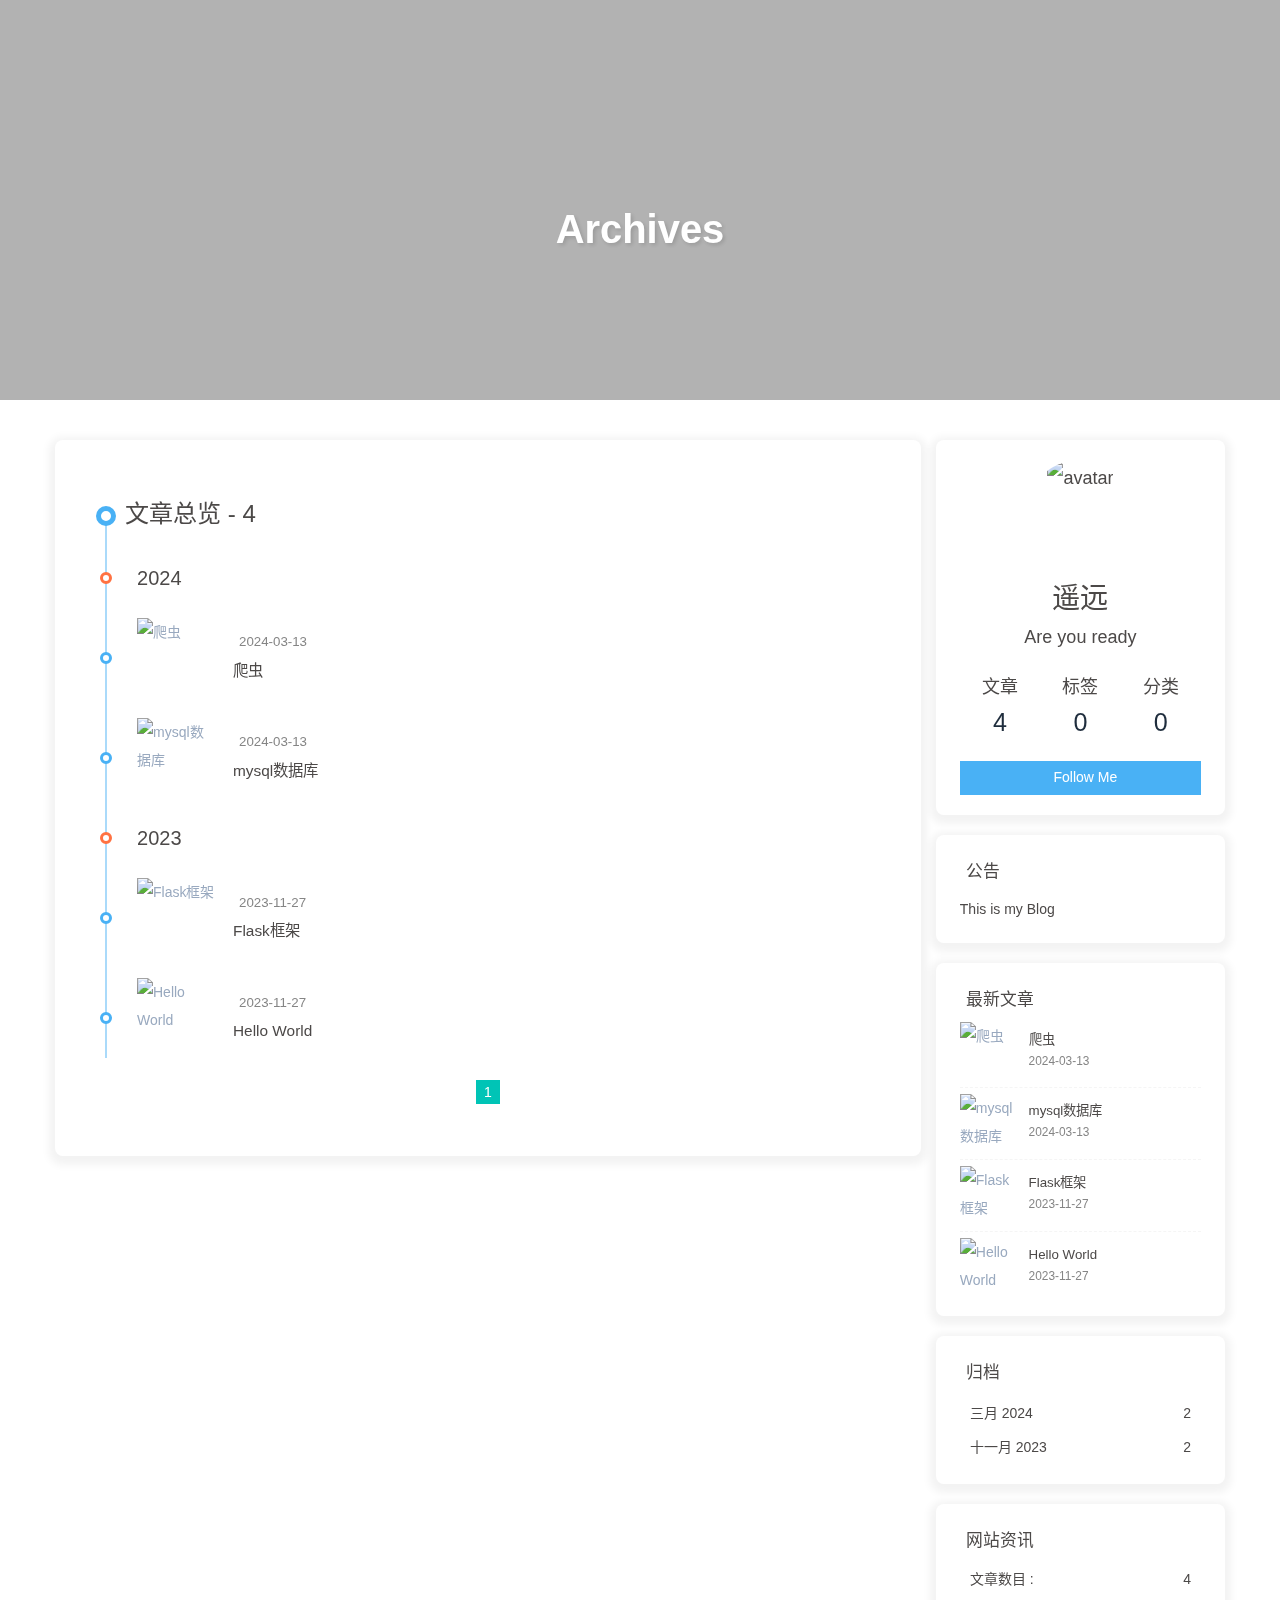
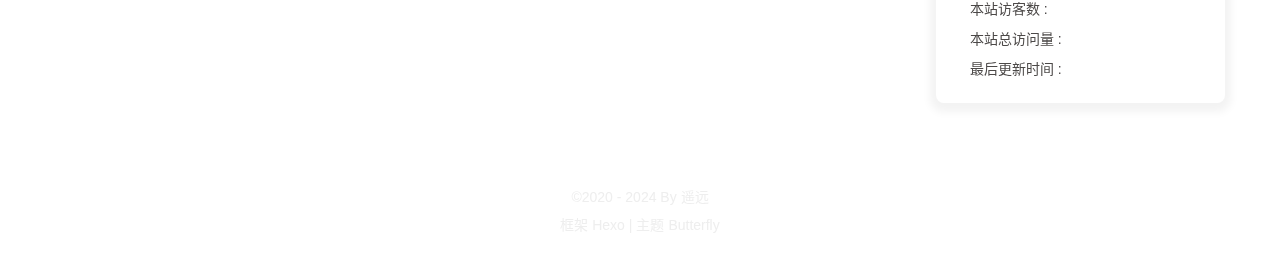
==== commit fbbc2eaf: "Site updated: 2024-03-13 15:40:45" ====
--- a/archives/index.html
+++ b/archives/index.html
@@ -53,7 +53,7 @@
   isHome: false,
   isHighlightShrink: false,
   isToc: false,
-  postUpdate: '2024-03-13 15:31:29'
+  postUpdate: '2024-03-13 15:40:35'
 }</script><link rel="stylesheet" href="APlayer.min.css"></head><body><div id="aplayer"></div><script src="https://cdn.jsdelivr.net/gh/radium-bit/res@master/live2d/autoload.js" async=""></script><script src="https://cdn.jsdelivr.net/npm/meting@2/dist/Meting.min.js" async=""></script><script>(win=>{
       win.saveToLocal = {
         set: (key, value, ttl) => {
@@ -151,4 +151,4 @@
       }
       detectApple()
     })(window)</script><link rel="stylesheet" href="/css/modify.css"><link rel="stylesheet" href="/css/music.css"><meta name="generator" content="Hexo 7.0.0"><link rel="alternate" href="/atom.xml" title="遥远的理想乡" type="application/atom+xml">
-<div id="web_bg"></div><div id="sidebar"><div id="menu-mask"></div><div id="sidebar-menus"><div class="avatar-img is-center"><img src="/img/avater.png" onerror="onerror=null;src='/img/friend_404.gif'" alt="avatar"></div><div class="sidebar-site-data site-data is-center"><a href="/archives/"><div class="headline">文章</div><div class="length-num">4</div></a><a href="/tags/"><div class="headline">标签</div><div class="length-num">0</div></a><a href="/categories/"><div class="headline">分类</div><div class="length-num">0</div></a></div><hr class="custom-hr"><div class="menus_items"><div class="menus_item"><a class="site-page" href="/"><i class="fa-fw fas fa-home"></i><span> Home</span></a></div><div class="menus_item"><a class="site-page" href="/archives/"><i class="fa-fw fas fa-archive"></i><span> Archives</span></a></div><div class="menus_item"><a class="site-page" href="/tags/"><i class="fa-fw fas fa-tags"></i><span> Tags</span></a></div><div class="menus_item"><a class="site-page" href="/categories/"><i class="fa-fw fas fa-folder-open"></i><span> Categories</span></a></div><div class="menus_item"><a class="site-page group" href="javascript:void(0);"><i class="fa-fw fas fa-list"></i><span> List</span><i class="fas fa-chevron-down"></i></a><ul class="menus_item_child"><li><a class="site-page child" href="/music/"><i class="fa-fw fas fa-music"></i><span> Music</span></a></li><li><a class="site-page child" href="/movies/"><i class="fa-fw fas fa-video"></i><span> Movie</span></a></li></ul></div><div class="menus_item"><a class="site-page" href="/link/"><i class="fa-fw fas fa-link"></i><span> Link</span></a></div></div></div></div><div class="page" id="body-wrap"><header class="not-home-page" id="page-header" style="background: transparent"><nav id="nav"><span id="blog-info"><a href="/" title="遥远的理想乡"><span class="site-name">遥远的理想乡</span></a></span><div id="menus"><div class="menus_items"><div class="menus_item"><a class="site-page" href="/"><i class="fa-fw fas fa-home"></i><span> Home</span></a></div><div class="menus_item"><a class="site-page" href="/archives/"><i class="fa-fw fas fa-archive"></i><span> Archives</span></a></div><div class="menus_item"><a class="site-page" href="/tags/"><i class="fa-fw fas fa-tags"></i><span> Tags</span></a></div><div class="menus_item"><a class="site-page" href="/categories/"><i class="fa-fw fas fa-folder-open"></i><span> Categories</span></a></div><div class="menus_item"><a class="site-page group" href="javascript:void(0);"><i class="fa-fw fas fa-list"></i><span> List</span><i class="fas fa-chevron-down"></i></a><ul class="menus_item_child"><li><a class="site-page child" href="/music/"><i class="fa-fw fas fa-music"></i><span> Music</span></a></li><li><a class="site-page child" href="/movies/"><i class="fa-fw fas fa-video"></i><span> Movie</span></a></li></ul></div><div class="menus_item"><a class="site-page" href="/link/"><i class="fa-fw fas fa-link"></i><span> Link</span></a></div></div><div id="toggle-menu"><a class="site-page" href="javascript:void(0);"><i class="fas fa-bars fa-fw"></i></a></div></div></nav><div id="page-site-info"><h1 id="site-title">Archives</h1></div></header><main class="layout" id="content-inner"><div id="archive"><div class="article-sort-title">文章总览 - 4</div><div class="article-sort"><div class="article-sort-item year">2024</div><div class="article-sort-item no-article-cover"><div class="article-sort-item-info"><div class="article-sort-item-time"><i class="far fa-calendar-alt"></i><time class="post-meta-date-created" datetime="2024-03-13T07:28:36.799Z" title="发表于 2024-03-13 15:28:36">2024-03-13</time></div><a class="article-sort-item-title" href="/2024/03/13/%E7%88%AC%E8%99%AB/" title="无题">无题</a></div></div><div class="article-sort-item no-article-cover"><div class="article-sort-item-info"><div class="article-sort-item-time"><i class="far fa-calendar-alt"></i><time class="post-meta-date-created" datetime="2024-03-13T07:28:08.526Z" title="发表于 2024-03-13 15:28:08">2024-03-13</time></div><a class="article-sort-item-title" href="/2024/03/13/Mysql%E6%95%B0%E6%8D%AE%E5%BA%93/" title="无题">无题</a></div></div><div class="article-sort-item year">2023</div><div class="article-sort-item"><a class="article-sort-item-img" href="/2023/11/27/python%20web%20Flask%E6%A1%86%E6%9E%B6/" title="Flask框架"><img src="/img/2.png" alt="Flask框架" onerror="this.onerror=null;this.src='/img/404.jpg'"></a><div class="article-sort-item-info"><div class="article-sort-item-time"><i class="far fa-calendar-alt"></i><time class="post-meta-date-created" datetime="2023-11-27T07:02:55.978Z" title="发表于 2023-11-27 15:02:55">2023-11-27</time></div><a class="article-sort-item-title" href="/2023/11/27/python%20web%20Flask%E6%A1%86%E6%9E%B6/" title="Flask框架">Flask框架</a></div></div><div class="article-sort-item"><a class="article-sort-item-img" href="/2023/11/27/hello-world/" title="Hello World"><img src="/img/1.png" alt="Hello World" onerror="this.onerror=null;this.src='/img/404.jpg'"></a><div class="article-sort-item-info"><div class="article-sort-item-time"><i class="far fa-calendar-alt"></i><time class="post-meta-date-created" datetime="2023-11-27T06:21:15.364Z" title="发表于 2023-11-27 14:21:15">2023-11-27</time></div><a class="article-sort-item-title" href="/2023/11/27/hello-world/" title="Hello World">Hello World</a></div></div></div><nav id="pagination"><div class="pagination"><span class="page-number current">1</span></div></nav></div><div class="aside-content" id="aside-content"><div class="card-widget card-info"><div class="is-center"><div class="avatar-img"><img src="/img/avater.png" onerror="this.onerror=null;this.src='/img/friend_404.gif'" alt="avatar"></div><div class="author-info__name">遥远</div><div class="author-info__description">Are you ready</div></div><div class="card-info-data site-data is-center"><a href="/archives/"><div class="headline">文章</div><div class="length-num">4</div></a><a href="/tags/"><div class="headline">标签</div><div class="length-num">0</div></a><a href="/categories/"><div class="headline">分类</div><div class="length-num">0</div></a></div><a id="card-info-btn" target="_blank" rel="noopener" href="https://github.com/xxxxxx"><i class="fab fa-github"></i><span>Follow Me</span></a></div><div class="card-widget card-announcement"><div class="item-headline"><i class="fas fa-bullhorn fa-shake"></i><span>公告</span></div><div class="announcement_content">This is my Blog</div></div><div class="sticky_layout"><div class="card-widget card-recent-post"><div class="item-headline"><i class="fas fa-history"></i><span>最新文章</span></div><div class="aside-list"><div class="aside-list-item no-cover"><div class="content"><a class="title" href="/2024/03/13/%E7%88%AC%E8%99%AB/" title="无题">无题</a><time datetime="2024-03-13T07:28:36.799Z" title="发表于 2024-03-13 15:28:36">2024-03-13</time></div></div><div class="aside-list-item no-cover"><div class="content"><a class="title" href="/2024/03/13/Mysql%E6%95%B0%E6%8D%AE%E5%BA%93/" title="无题">无题</a><time datetime="2024-03-13T07:28:08.526Z" title="发表于 2024-03-13 15:28:08">2024-03-13</time></div></div><div class="aside-list-item"><a class="thumbnail" href="/2023/11/27/python%20web%20Flask%E6%A1%86%E6%9E%B6/" title="Flask框架"><img src="/img/2.png" onerror="this.onerror=null;this.src='/img/404.jpg'" alt="Flask框架"></a><div class="content"><a class="title" href="/2023/11/27/python%20web%20Flask%E6%A1%86%E6%9E%B6/" title="Flask框架">Flask框架</a><time datetime="2023-11-27T07:02:55.978Z" title="发表于 2023-11-27 15:02:55">2023-11-27</time></div></div><div class="aside-list-item"><a class="thumbnail" href="/2023/11/27/hello-world/" title="Hello World"><img src="/img/1.png" onerror="this.onerror=null;this.src='/img/404.jpg'" alt="Hello World"></a><div class="content"><a class="title" href="/2023/11/27/hello-world/" title="Hello World">Hello World</a><time datetime="2023-11-27T06:21:15.364Z" title="发表于 2023-11-27 14:21:15">2023-11-27</time></div></div></div></div><div class="card-widget card-archives"><div class="item-headline"><i class="fas fa-archive"></i><span>归档</span></div><ul class="card-archive-list"><li class="card-archive-list-item"><a class="card-archive-list-link" href="/archives/2024/03/"><span class="card-archive-list-date">三月 2024</span><span class="card-archive-list-count">2</span></a></li><li class="card-archive-list-item"><a class="card-archive-list-link" href="/archives/2023/11/"><span class="card-archive-list-date">十一月 2023</span><span class="card-archive-list-count">2</span></a></li></ul></div><div class="card-widget card-webinfo"><div class="item-headline"><i class="fas fa-chart-line"></i><span>网站资讯</span></div><div class="webinfo"><div class="webinfo-item"><div class="item-name">文章数目 :</div><div class="item-count">4</div></div><div class="webinfo-item"><div class="item-name">本站访客数 :</div><div class="item-count" id="busuanzi_value_site_uv"><i class="fa-solid fa-spinner fa-spin"></i></div></div><div class="webinfo-item"><div class="item-name">本站总访问量 :</div><div class="item-count" id="busuanzi_value_site_pv"><i class="fa-solid fa-spinner fa-spin"></i></div></div><div class="webinfo-item"><div class="item-name">最后更新时间 :</div><div class="item-count" id="last-push-date" data-lastpushdate="2024-03-13T07:31:29.192Z"><i class="fa-solid fa-spinner fa-spin"></i></div></div></div></div></div></div></main><footer id="footer" style="background: transparent"><div id="footer-wrap"><div class="copyright">©2020 - 2024 By 遥远</div><div class="framework-info"><span>框架 </span><a target="_blank" rel="noopener" href="https://hexo.io">Hexo</a><span class="footer-separator">|</span><span>主题 </span><a target="_blank" rel="noopener" href="https://github.com/jerryc127/hexo-theme-butterfly">Butterfly</a></div></div></footer></div><div id="rightside"><div id="rightside-config-hide"><button id="darkmode" type="button" title="浅色和深色模式转换"><i class="fas fa-adjust"></i></button><button id="hide-aside-btn" type="button" title="单栏和双栏切换"><i class="fas fa-arrows-alt-h"></i></button></div><div id="rightside-config-show"><button id="rightside-config" type="button" title="设置"><i class="fas fa-cog fa-spin"></i></button><button id="go-up" type="button" title="回到顶部"><span class="scroll-percent"></span><i class="fas fa-arrow-up"></i></button></div></div><div><script src="/js/utils.js"></script><script src="/js/main.js"></script><script src="https://cdn.jsdelivr.net/npm/@fancyapps/ui/dist/fancybox/fancybox.umd.min.js"></script><div class="js-pjax"></div><script defer="defer" id="fluttering_ribbon" mobile="true" src="https://cdn.jsdelivr.net/npm/butterfly-extsrc/dist/canvas-fluttering-ribbon.min.js"></script><script id="click-show-text" src="https://cdn.jsdelivr.net/npm/butterfly-extsrc/dist/click-show-text.min.js" data-mobile="true" data-text="富强,民主,文明,和谐,自由,平等,公正,法治,爱国,敬业,诚信,友善" data-fontsize="15px" data-random="false" async="async"></script><script async="" data-pjax="" src="//busuanzi.ibruce.info/busuanzi/2.3/busuanzi.pure.mini.js"></script></div></body></html>+<div id="web_bg"></div><div id="sidebar"><div id="menu-mask"></div><div id="sidebar-menus"><div class="avatar-img is-center"><img src="/img/avater.png" onerror="onerror=null;src='/img/friend_404.gif'" alt="avatar"></div><div class="sidebar-site-data site-data is-center"><a href="/archives/"><div class="headline">文章</div><div class="length-num">4</div></a><a href="/tags/"><div class="headline">标签</div><div class="length-num">0</div></a><a href="/categories/"><div class="headline">分类</div><div class="length-num">0</div></a></div><hr class="custom-hr"><div class="menus_items"><div class="menus_item"><a class="site-page" href="/"><i class="fa-fw fas fa-home"></i><span> Home</span></a></div><div class="menus_item"><a class="site-page" href="/archives/"><i class="fa-fw fas fa-archive"></i><span> Archives</span></a></div><div class="menus_item"><a class="site-page" href="/tags/"><i class="fa-fw fas fa-tags"></i><span> Tags</span></a></div><div class="menus_item"><a class="site-page" href="/categories/"><i class="fa-fw fas fa-folder-open"></i><span> Categories</span></a></div><div class="menus_item"><a class="site-page group" href="javascript:void(0);"><i class="fa-fw fas fa-list"></i><span> List</span><i class="fas fa-chevron-down"></i></a><ul class="menus_item_child"><li><a class="site-page child" href="/music/"><i class="fa-fw fas fa-music"></i><span> Music</span></a></li><li><a class="site-page child" href="/movies/"><i class="fa-fw fas fa-video"></i><span> Movie</span></a></li></ul></div><div class="menus_item"><a class="site-page" href="/link/"><i class="fa-fw fas fa-link"></i><span> Link</span></a></div></div></div></div><div class="page" id="body-wrap"><header class="not-home-page" id="page-header" style="background: transparent"><nav id="nav"><span id="blog-info"><a href="/" title="遥远的理想乡"><span class="site-name">遥远的理想乡</span></a></span><div id="menus"><div class="menus_items"><div class="menus_item"><a class="site-page" href="/"><i class="fa-fw fas fa-home"></i><span> Home</span></a></div><div class="menus_item"><a class="site-page" href="/archives/"><i class="fa-fw fas fa-archive"></i><span> Archives</span></a></div><div class="menus_item"><a class="site-page" href="/tags/"><i class="fa-fw fas fa-tags"></i><span> Tags</span></a></div><div class="menus_item"><a class="site-page" href="/categories/"><i class="fa-fw fas fa-folder-open"></i><span> Categories</span></a></div><div class="menus_item"><a class="site-page group" href="javascript:void(0);"><i class="fa-fw fas fa-list"></i><span> List</span><i class="fas fa-chevron-down"></i></a><ul class="menus_item_child"><li><a class="site-page child" href="/music/"><i class="fa-fw fas fa-music"></i><span> Music</span></a></li><li><a class="site-page child" href="/movies/"><i class="fa-fw fas fa-video"></i><span> Movie</span></a></li></ul></div><div class="menus_item"><a class="site-page" href="/link/"><i class="fa-fw fas fa-link"></i><span> Link</span></a></div></div><div id="toggle-menu"><a class="site-page" href="javascript:void(0);"><i class="fas fa-bars fa-fw"></i></a></div></div></nav><div id="page-site-info"><h1 id="site-title">Archives</h1></div></header><main class="layout" id="content-inner"><div id="archive"><div class="article-sort-title">文章总览 - 4</div><div class="article-sort"><div class="article-sort-item year">2024</div><div class="article-sort-item"><a class="article-sort-item-img" href="/2024/03/13/%E7%88%AC%E8%99%AB/" title="爬虫"><img src="/img/4.png" alt="爬虫" onerror="this.onerror=null;this.src='/img/404.jpg'"></a><div class="article-sort-item-info"><div class="article-sort-item-time"><i class="far fa-calendar-alt"></i><time class="post-meta-date-created" datetime="2024-03-13T07:28:36.799Z" title="发表于 2024-03-13 15:28:36">2024-03-13</time></div><a class="article-sort-item-title" href="/2024/03/13/%E7%88%AC%E8%99%AB/" title="爬虫">爬虫</a></div></div><div class="article-sort-item"><a class="article-sort-item-img" href="/2024/03/13/Mysql%E6%95%B0%E6%8D%AE%E5%BA%93/" title="mysql数据库"><img src="/img/3.png" alt="mysql数据库" onerror="this.onerror=null;this.src='/img/404.jpg'"></a><div class="article-sort-item-info"><div class="article-sort-item-time"><i class="far fa-calendar-alt"></i><time class="post-meta-date-created" datetime="2024-03-13T07:28:08.526Z" title="发表于 2024-03-13 15:28:08">2024-03-13</time></div><a class="article-sort-item-title" href="/2024/03/13/Mysql%E6%95%B0%E6%8D%AE%E5%BA%93/" title="mysql数据库">mysql数据库</a></div></div><div class="article-sort-item year">2023</div><div class="article-sort-item"><a class="article-sort-item-img" href="/2023/11/27/python%20web%20Flask%E6%A1%86%E6%9E%B6/" title="Flask框架"><img src="/img/2.png" alt="Flask框架" onerror="this.onerror=null;this.src='/img/404.jpg'"></a><div class="article-sort-item-info"><div class="article-sort-item-time"><i class="far fa-calendar-alt"></i><time class="post-meta-date-created" datetime="2023-11-27T07:02:55.978Z" title="发表于 2023-11-27 15:02:55">2023-11-27</time></div><a class="article-sort-item-title" href="/2023/11/27/python%20web%20Flask%E6%A1%86%E6%9E%B6/" title="Flask框架">Flask框架</a></div></div><div class="article-sort-item"><a class="article-sort-item-img" href="/2023/11/27/hello-world/" title="Hello World"><img src="/img/1.png" alt="Hello World" onerror="this.onerror=null;this.src='/img/404.jpg'"></a><div class="article-sort-item-info"><div class="article-sort-item-time"><i class="far fa-calendar-alt"></i><time class="post-meta-date-created" datetime="2023-11-27T06:21:15.364Z" title="发表于 2023-11-27 14:21:15">2023-11-27</time></div><a class="article-sort-item-title" href="/2023/11/27/hello-world/" title="Hello World">Hello World</a></div></div></div><nav id="pagination"><div class="pagination"><span class="page-number current">1</span></div></nav></div><div class="aside-content" id="aside-content"><div class="card-widget card-info"><div class="is-center"><div class="avatar-img"><img src="/img/avater.png" onerror="this.onerror=null;this.src='/img/friend_404.gif'" alt="avatar"></div><div class="author-info__name">遥远</div><div class="author-info__description">Are you ready</div></div><div class="card-info-data site-data is-center"><a href="/archives/"><div class="headline">文章</div><div class="length-num">4</div></a><a href="/tags/"><div class="headline">标签</div><div class="length-num">0</div></a><a href="/categories/"><div class="headline">分类</div><div class="length-num">0</div></a></div><a id="card-info-btn" target="_blank" rel="noopener" href="https://github.com/xxxxxx"><i class="fab fa-github"></i><span>Follow Me</span></a></div><div class="card-widget card-announcement"><div class="item-headline"><i class="fas fa-bullhorn fa-shake"></i><span>公告</span></div><div class="announcement_content">This is my Blog</div></div><div class="sticky_layout"><div class="card-widget card-recent-post"><div class="item-headline"><i class="fas fa-history"></i><span>最新文章</span></div><div class="aside-list"><div class="aside-list-item"><a class="thumbnail" href="/2024/03/13/%E7%88%AC%E8%99%AB/" title="爬虫"><img src="/img/4.png" onerror="this.onerror=null;this.src='/img/404.jpg'" alt="爬虫"></a><div class="content"><a class="title" href="/2024/03/13/%E7%88%AC%E8%99%AB/" title="爬虫">爬虫</a><time datetime="2024-03-13T07:28:36.799Z" title="发表于 2024-03-13 15:28:36">2024-03-13</time></div></div><div class="aside-list-item"><a class="thumbnail" href="/2024/03/13/Mysql%E6%95%B0%E6%8D%AE%E5%BA%93/" title="mysql数据库"><img src="/img/3.png" onerror="this.onerror=null;this.src='/img/404.jpg'" alt="mysql数据库"></a><div class="content"><a class="title" href="/2024/03/13/Mysql%E6%95%B0%E6%8D%AE%E5%BA%93/" title="mysql数据库">mysql数据库</a><time datetime="2024-03-13T07:28:08.526Z" title="发表于 2024-03-13 15:28:08">2024-03-13</time></div></div><div class="aside-list-item"><a class="thumbnail" href="/2023/11/27/python%20web%20Flask%E6%A1%86%E6%9E%B6/" title="Flask框架"><img src="/img/2.png" onerror="this.onerror=null;this.src='/img/404.jpg'" alt="Flask框架"></a><div class="content"><a class="title" href="/2023/11/27/python%20web%20Flask%E6%A1%86%E6%9E%B6/" title="Flask框架">Flask框架</a><time datetime="2023-11-27T07:02:55.978Z" title="发表于 2023-11-27 15:02:55">2023-11-27</time></div></div><div class="aside-list-item"><a class="thumbnail" href="/2023/11/27/hello-world/" title="Hello World"><img src="/img/1.png" onerror="this.onerror=null;this.src='/img/404.jpg'" alt="Hello World"></a><div class="content"><a class="title" href="/2023/11/27/hello-world/" title="Hello World">Hello World</a><time datetime="2023-11-27T06:21:15.364Z" title="发表于 2023-11-27 14:21:15">2023-11-27</time></div></div></div></div><div class="card-widget card-archives"><div class="item-headline"><i class="fas fa-archive"></i><span>归档</span></div><ul class="card-archive-list"><li class="card-archive-list-item"><a class="card-archive-list-link" href="/archives/2024/03/"><span class="card-archive-list-date">三月 2024</span><span class="card-archive-list-count">2</span></a></li><li class="card-archive-list-item"><a class="card-archive-list-link" href="/archives/2023/11/"><span class="card-archive-list-date">十一月 2023</span><span class="card-archive-list-count">2</span></a></li></ul></div><div class="card-widget card-webinfo"><div class="item-headline"><i class="fas fa-chart-line"></i><span>网站资讯</span></div><div class="webinfo"><div class="webinfo-item"><div class="item-name">文章数目 :</div><div class="item-count">4</div></div><div class="webinfo-item"><div class="item-name">本站访客数 :</div><div class="item-count" id="busuanzi_value_site_uv"><i class="fa-solid fa-spinner fa-spin"></i></div></div><div class="webinfo-item"><div class="item-name">本站总访问量 :</div><div class="item-count" id="busuanzi_value_site_pv"><i class="fa-solid fa-spinner fa-spin"></i></div></div><div class="webinfo-item"><div class="item-name">最后更新时间 :</div><div class="item-count" id="last-push-date" data-lastpushdate="2024-03-13T07:40:35.814Z"><i class="fa-solid fa-spinner fa-spin"></i></div></div></div></div></div></div></main><footer id="footer" style="background: transparent"><div id="footer-wrap"><div class="copyright">©2020 - 2024 By 遥远</div><div class="framework-info"><span>框架 </span><a target="_blank" rel="noopener" href="https://hexo.io">Hexo</a><span class="footer-separator">|</span><span>主题 </span><a target="_blank" rel="noopener" href="https://github.com/jerryc127/hexo-theme-butterfly">Butterfly</a></div></div></footer></div><div id="rightside"><div id="rightside-config-hide"><button id="darkmode" type="button" title="浅色和深色模式转换"><i class="fas fa-adjust"></i></button><button id="hide-aside-btn" type="button" title="单栏和双栏切换"><i class="fas fa-arrows-alt-h"></i></button></div><div id="rightside-config-show"><button id="rightside-config" type="button" title="设置"><i class="fas fa-cog fa-spin"></i></button><button id="go-up" type="button" title="回到顶部"><span class="scroll-percent"></span><i class="fas fa-arrow-up"></i></button></div></div><div><script src="/js/utils.js"></script><script src="/js/main.js"></script><script src="https://cdn.jsdelivr.net/npm/@fancyapps/ui/dist/fancybox/fancybox.umd.min.js"></script><div class="js-pjax"></div><script defer="defer" id="fluttering_ribbon" mobile="true" src="https://cdn.jsdelivr.net/npm/butterfly-extsrc/dist/canvas-fluttering-ribbon.min.js"></script><script id="click-show-text" src="https://cdn.jsdelivr.net/npm/butterfly-extsrc/dist/click-show-text.min.js" data-mobile="true" data-text="富强,民主,文明,和谐,自由,平等,公正,法治,爱国,敬业,诚信,友善" data-fontsize="15px" data-random="false" async="async"></script><script async="" data-pjax="" src="//busuanzi.ibruce.info/busuanzi/2.3/busuanzi.pure.mini.js"></script></div></body></html>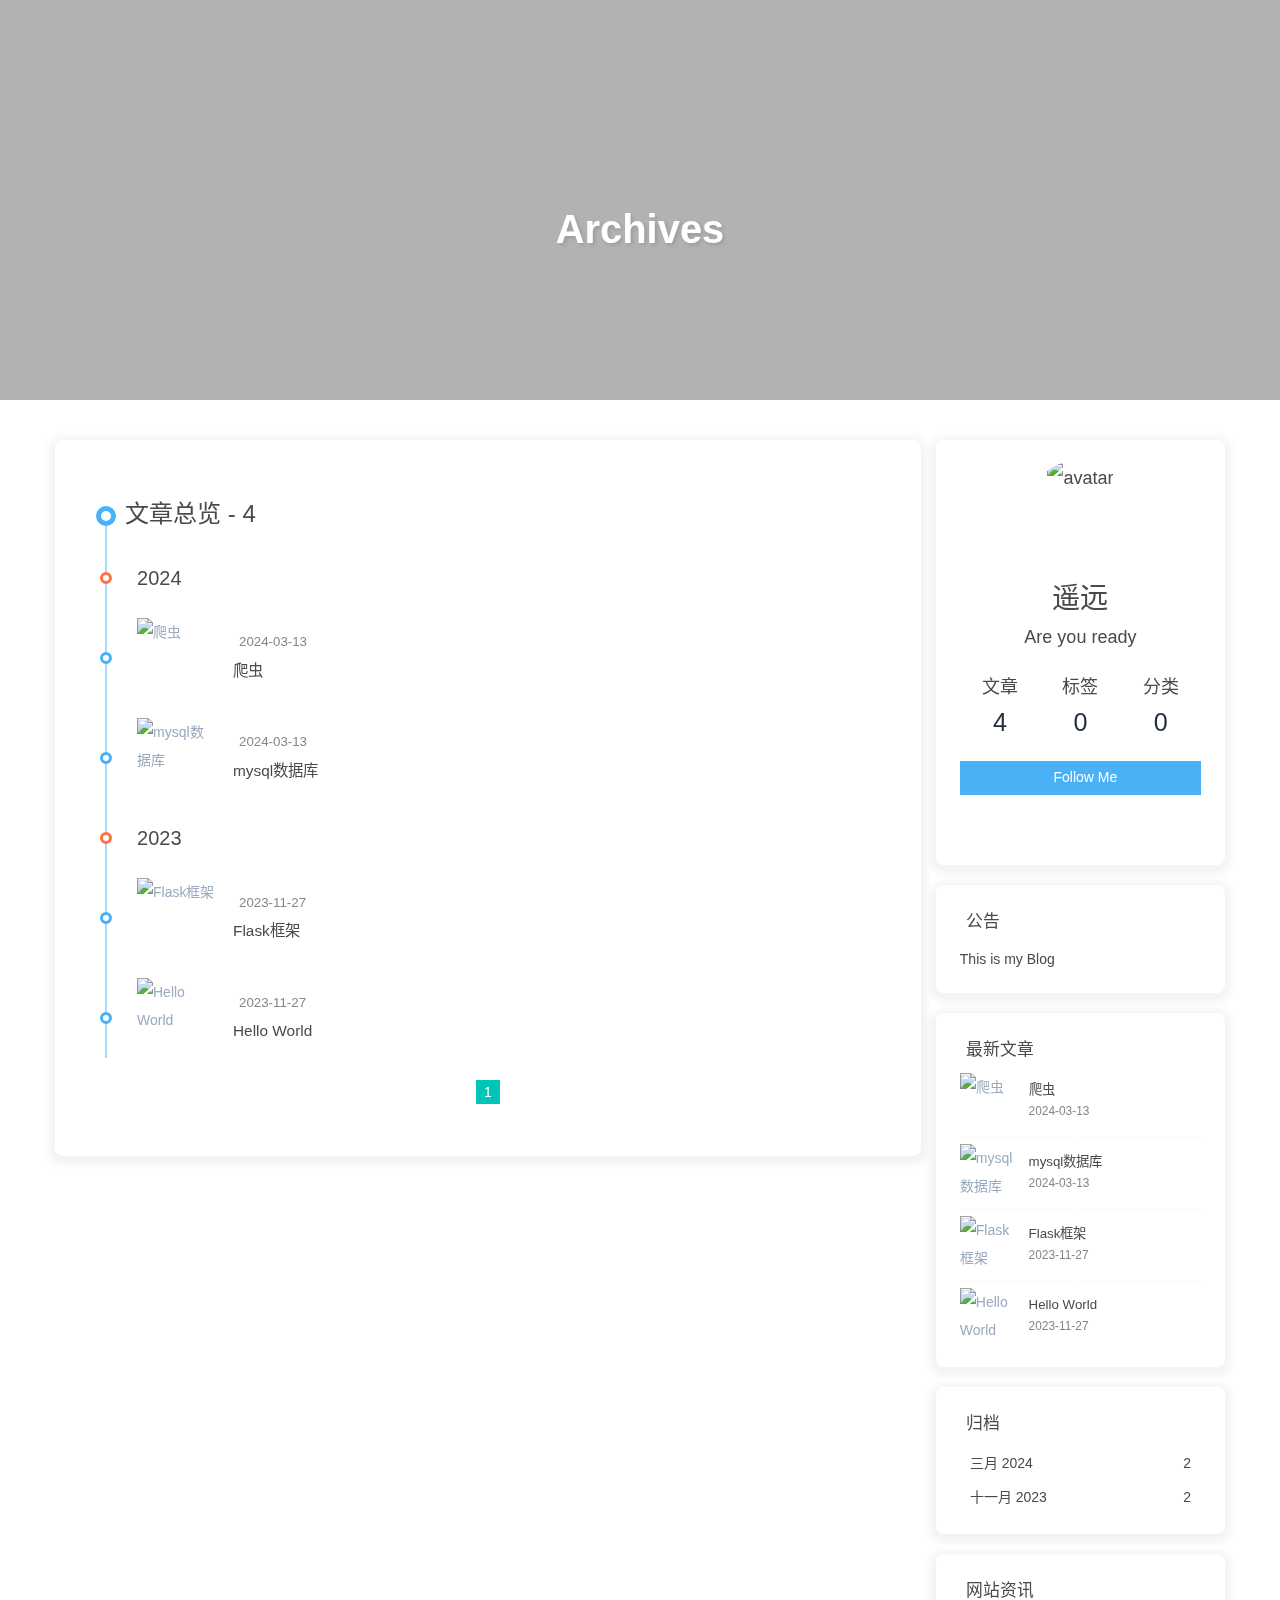
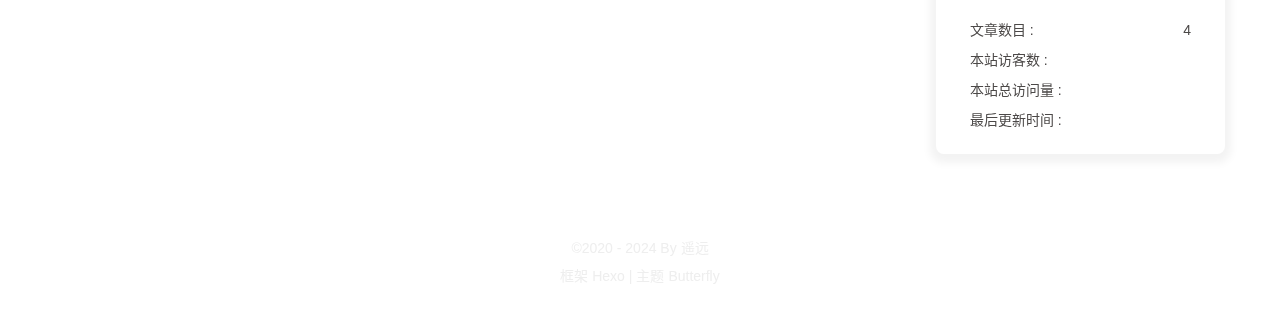
==== commit 93860f59: "Site updated: 2024-03-13 16:57:16" ====
--- a/archives/index.html
+++ b/archives/index.html
@@ -53,7 +53,7 @@
   isHome: false,
   isHighlightShrink: false,
   isToc: false,
-  postUpdate: '2024-03-13 15:40:35'
+  postUpdate: '2024-03-13 16:56:52'
 }</script><link rel="stylesheet" href="APlayer.min.css"></head><body><div id="aplayer"></div><script src="https://cdn.jsdelivr.net/gh/radium-bit/res@master/live2d/autoload.js" async=""></script><script src="https://cdn.jsdelivr.net/npm/meting@2/dist/Meting.min.js" async=""></script><script>(win=>{
       win.saveToLocal = {
         set: (key, value, ttl) => {
@@ -151,4 +151,4 @@
       }
       detectApple()
     })(window)</script><link rel="stylesheet" href="/css/modify.css"><link rel="stylesheet" href="/css/music.css"><meta name="generator" content="Hexo 7.0.0"><link rel="alternate" href="/atom.xml" title="遥远的理想乡" type="application/atom+xml">
-<div id="web_bg"></div><div id="sidebar"><div id="menu-mask"></div><div id="sidebar-menus"><div class="avatar-img is-center"><img src="/img/avater.png" onerror="onerror=null;src='/img/friend_404.gif'" alt="avatar"></div><div class="sidebar-site-data site-data is-center"><a href="/archives/"><div class="headline">文章</div><div class="length-num">4</div></a><a href="/tags/"><div class="headline">标签</div><div class="length-num">0</div></a><a href="/categories/"><div class="headline">分类</div><div class="length-num">0</div></a></div><hr class="custom-hr"><div class="menus_items"><div class="menus_item"><a class="site-page" href="/"><i class="fa-fw fas fa-home"></i><span> Home</span></a></div><div class="menus_item"><a class="site-page" href="/archives/"><i class="fa-fw fas fa-archive"></i><span> Archives</span></a></div><div class="menus_item"><a class="site-page" href="/tags/"><i class="fa-fw fas fa-tags"></i><span> Tags</span></a></div><div class="menus_item"><a class="site-page" href="/categories/"><i class="fa-fw fas fa-folder-open"></i><span> Categories</span></a></div><div class="menus_item"><a class="site-page group" href="javascript:void(0);"><i class="fa-fw fas fa-list"></i><span> List</span><i class="fas fa-chevron-down"></i></a><ul class="menus_item_child"><li><a class="site-page child" href="/music/"><i class="fa-fw fas fa-music"></i><span> Music</span></a></li><li><a class="site-page child" href="/movies/"><i class="fa-fw fas fa-video"></i><span> Movie</span></a></li></ul></div><div class="menus_item"><a class="site-page" href="/link/"><i class="fa-fw fas fa-link"></i><span> Link</span></a></div></div></div></div><div class="page" id="body-wrap"><header class="not-home-page" id="page-header" style="background: transparent"><nav id="nav"><span id="blog-info"><a href="/" title="遥远的理想乡"><span class="site-name">遥远的理想乡</span></a></span><div id="menus"><div class="menus_items"><div class="menus_item"><a class="site-page" href="/"><i class="fa-fw fas fa-home"></i><span> Home</span></a></div><div class="menus_item"><a class="site-page" href="/archives/"><i class="fa-fw fas fa-archive"></i><span> Archives</span></a></div><div class="menus_item"><a class="site-page" href="/tags/"><i class="fa-fw fas fa-tags"></i><span> Tags</span></a></div><div class="menus_item"><a class="site-page" href="/categories/"><i class="fa-fw fas fa-folder-open"></i><span> Categories</span></a></div><div class="menus_item"><a class="site-page group" href="javascript:void(0);"><i class="fa-fw fas fa-list"></i><span> List</span><i class="fas fa-chevron-down"></i></a><ul class="menus_item_child"><li><a class="site-page child" href="/music/"><i class="fa-fw fas fa-music"></i><span> Music</span></a></li><li><a class="site-page child" href="/movies/"><i class="fa-fw fas fa-video"></i><span> Movie</span></a></li></ul></div><div class="menus_item"><a class="site-page" href="/link/"><i class="fa-fw fas fa-link"></i><span> Link</span></a></div></div><div id="toggle-menu"><a class="site-page" href="javascript:void(0);"><i class="fas fa-bars fa-fw"></i></a></div></div></nav><div id="page-site-info"><h1 id="site-title">Archives</h1></div></header><main class="layout" id="content-inner"><div id="archive"><div class="article-sort-title">文章总览 - 4</div><div class="article-sort"><div class="article-sort-item year">2024</div><div class="article-sort-item"><a class="article-sort-item-img" href="/2024/03/13/%E7%88%AC%E8%99%AB/" title="爬虫"><img src="/img/4.png" alt="爬虫" onerror="this.onerror=null;this.src='/img/404.jpg'"></a><div class="article-sort-item-info"><div class="article-sort-item-time"><i class="far fa-calendar-alt"></i><time class="post-meta-date-created" datetime="2024-03-13T07:28:36.799Z" title="发表于 2024-03-13 15:28:36">2024-03-13</time></div><a class="article-sort-item-title" href="/2024/03/13/%E7%88%AC%E8%99%AB/" title="爬虫">爬虫</a></div></div><div class="article-sort-item"><a class="article-sort-item-img" href="/2024/03/13/Mysql%E6%95%B0%E6%8D%AE%E5%BA%93/" title="mysql数据库"><img src="/img/3.png" alt="mysql数据库" onerror="this.onerror=null;this.src='/img/404.jpg'"></a><div class="article-sort-item-info"><div class="article-sort-item-time"><i class="far fa-calendar-alt"></i><time class="post-meta-date-created" datetime="2024-03-13T07:28:08.526Z" title="发表于 2024-03-13 15:28:08">2024-03-13</time></div><a class="article-sort-item-title" href="/2024/03/13/Mysql%E6%95%B0%E6%8D%AE%E5%BA%93/" title="mysql数据库">mysql数据库</a></div></div><div class="article-sort-item year">2023</div><div class="article-sort-item"><a class="article-sort-item-img" href="/2023/11/27/python%20web%20Flask%E6%A1%86%E6%9E%B6/" title="Flask框架"><img src="/img/2.png" alt="Flask框架" onerror="this.onerror=null;this.src='/img/404.jpg'"></a><div class="article-sort-item-info"><div class="article-sort-item-time"><i class="far fa-calendar-alt"></i><time class="post-meta-date-created" datetime="2023-11-27T07:02:55.978Z" title="发表于 2023-11-27 15:02:55">2023-11-27</time></div><a class="article-sort-item-title" href="/2023/11/27/python%20web%20Flask%E6%A1%86%E6%9E%B6/" title="Flask框架">Flask框架</a></div></div><div class="article-sort-item"><a class="article-sort-item-img" href="/2023/11/27/hello-world/" title="Hello World"><img src="/img/1.png" alt="Hello World" onerror="this.onerror=null;this.src='/img/404.jpg'"></a><div class="article-sort-item-info"><div class="article-sort-item-time"><i class="far fa-calendar-alt"></i><time class="post-meta-date-created" datetime="2023-11-27T06:21:15.364Z" title="发表于 2023-11-27 14:21:15">2023-11-27</time></div><a class="article-sort-item-title" href="/2023/11/27/hello-world/" title="Hello World">Hello World</a></div></div></div><nav id="pagination"><div class="pagination"><span class="page-number current">1</span></div></nav></div><div class="aside-content" id="aside-content"><div class="card-widget card-info"><div class="is-center"><div class="avatar-img"><img src="/img/avater.png" onerror="this.onerror=null;this.src='/img/friend_404.gif'" alt="avatar"></div><div class="author-info__name">遥远</div><div class="author-info__description">Are you ready</div></div><div class="card-info-data site-data is-center"><a href="/archives/"><div class="headline">文章</div><div class="length-num">4</div></a><a href="/tags/"><div class="headline">标签</div><div class="length-num">0</div></a><a href="/categories/"><div class="headline">分类</div><div class="length-num">0</div></a></div><a id="card-info-btn" target="_blank" rel="noopener" href="https://github.com/xxxxxx"><i class="fab fa-github"></i><span>Follow Me</span></a></div><div class="card-widget card-announcement"><div class="item-headline"><i class="fas fa-bullhorn fa-shake"></i><span>公告</span></div><div class="announcement_content">This is my Blog</div></div><div class="sticky_layout"><div class="card-widget card-recent-post"><div class="item-headline"><i class="fas fa-history"></i><span>最新文章</span></div><div class="aside-list"><div class="aside-list-item"><a class="thumbnail" href="/2024/03/13/%E7%88%AC%E8%99%AB/" title="爬虫"><img src="/img/4.png" onerror="this.onerror=null;this.src='/img/404.jpg'" alt="爬虫"></a><div class="content"><a class="title" href="/2024/03/13/%E7%88%AC%E8%99%AB/" title="爬虫">爬虫</a><time datetime="2024-03-13T07:28:36.799Z" title="发表于 2024-03-13 15:28:36">2024-03-13</time></div></div><div class="aside-list-item"><a class="thumbnail" href="/2024/03/13/Mysql%E6%95%B0%E6%8D%AE%E5%BA%93/" title="mysql数据库"><img src="/img/3.png" onerror="this.onerror=null;this.src='/img/404.jpg'" alt="mysql数据库"></a><div class="content"><a class="title" href="/2024/03/13/Mysql%E6%95%B0%E6%8D%AE%E5%BA%93/" title="mysql数据库">mysql数据库</a><time datetime="2024-03-13T07:28:08.526Z" title="发表于 2024-03-13 15:28:08">2024-03-13</time></div></div><div class="aside-list-item"><a class="thumbnail" href="/2023/11/27/python%20web%20Flask%E6%A1%86%E6%9E%B6/" title="Flask框架"><img src="/img/2.png" onerror="this.onerror=null;this.src='/img/404.jpg'" alt="Flask框架"></a><div class="content"><a class="title" href="/2023/11/27/python%20web%20Flask%E6%A1%86%E6%9E%B6/" title="Flask框架">Flask框架</a><time datetime="2023-11-27T07:02:55.978Z" title="发表于 2023-11-27 15:02:55">2023-11-27</time></div></div><div class="aside-list-item"><a class="thumbnail" href="/2023/11/27/hello-world/" title="Hello World"><img src="/img/1.png" onerror="this.onerror=null;this.src='/img/404.jpg'" alt="Hello World"></a><div class="content"><a class="title" href="/2023/11/27/hello-world/" title="Hello World">Hello World</a><time datetime="2023-11-27T06:21:15.364Z" title="发表于 2023-11-27 14:21:15">2023-11-27</time></div></div></div></div><div class="card-widget card-archives"><div class="item-headline"><i class="fas fa-archive"></i><span>归档</span></div><ul class="card-archive-list"><li class="card-archive-list-item"><a class="card-archive-list-link" href="/archives/2024/03/"><span class="card-archive-list-date">三月 2024</span><span class="card-archive-list-count">2</span></a></li><li class="card-archive-list-item"><a class="card-archive-list-link" href="/archives/2023/11/"><span class="card-archive-list-date">十一月 2023</span><span class="card-archive-list-count">2</span></a></li></ul></div><div class="card-widget card-webinfo"><div class="item-headline"><i class="fas fa-chart-line"></i><span>网站资讯</span></div><div class="webinfo"><div class="webinfo-item"><div class="item-name">文章数目 :</div><div class="item-count">4</div></div><div class="webinfo-item"><div class="item-name">本站访客数 :</div><div class="item-count" id="busuanzi_value_site_uv"><i class="fa-solid fa-spinner fa-spin"></i></div></div><div class="webinfo-item"><div class="item-name">本站总访问量 :</div><div class="item-count" id="busuanzi_value_site_pv"><i class="fa-solid fa-spinner fa-spin"></i></div></div><div class="webinfo-item"><div class="item-name">最后更新时间 :</div><div class="item-count" id="last-push-date" data-lastpushdate="2024-03-13T07:40:35.814Z"><i class="fa-solid fa-spinner fa-spin"></i></div></div></div></div></div></div></main><footer id="footer" style="background: transparent"><div id="footer-wrap"><div class="copyright">©2020 - 2024 By 遥远</div><div class="framework-info"><span>框架 </span><a target="_blank" rel="noopener" href="https://hexo.io">Hexo</a><span class="footer-separator">|</span><span>主题 </span><a target="_blank" rel="noopener" href="https://github.com/jerryc127/hexo-theme-butterfly">Butterfly</a></div></div></footer></div><div id="rightside"><div id="rightside-config-hide"><button id="darkmode" type="button" title="浅色和深色模式转换"><i class="fas fa-adjust"></i></button><button id="hide-aside-btn" type="button" title="单栏和双栏切换"><i class="fas fa-arrows-alt-h"></i></button></div><div id="rightside-config-show"><button id="rightside-config" type="button" title="设置"><i class="fas fa-cog fa-spin"></i></button><button id="go-up" type="button" title="回到顶部"><span class="scroll-percent"></span><i class="fas fa-arrow-up"></i></button></div></div><div><script src="/js/utils.js"></script><script src="/js/main.js"></script><script src="https://cdn.jsdelivr.net/npm/@fancyapps/ui/dist/fancybox/fancybox.umd.min.js"></script><div class="js-pjax"></div><script defer="defer" id="fluttering_ribbon" mobile="true" src="https://cdn.jsdelivr.net/npm/butterfly-extsrc/dist/canvas-fluttering-ribbon.min.js"></script><script id="click-show-text" src="https://cdn.jsdelivr.net/npm/butterfly-extsrc/dist/click-show-text.min.js" data-mobile="true" data-text="富强,民主,文明,和谐,自由,平等,公正,法治,爱国,敬业,诚信,友善" data-fontsize="15px" data-random="false" async="async"></script><script async="" data-pjax="" src="//busuanzi.ibruce.info/busuanzi/2.3/busuanzi.pure.mini.js"></script></div></body></html>+<div id="web_bg"></div><div id="sidebar"><div id="menu-mask"></div><div id="sidebar-menus"><div class="avatar-img is-center"><img src="/img/avater.png" onerror="onerror=null;src='/img/friend_404.gif'" alt="avatar"></div><div class="sidebar-site-data site-data is-center"><a href="/archives/"><div class="headline">文章</div><div class="length-num">4</div></a><a href="/tags/"><div class="headline">标签</div><div class="length-num">0</div></a><a href="/categories/"><div class="headline">分类</div><div class="length-num">0</div></a></div><hr class="custom-hr"><div class="menus_items"><div class="menus_item"><a class="site-page" href="/"><i class="fa-fw fas fa-home"></i><span> Home</span></a></div><div class="menus_item"><a class="site-page" href="/archives/"><i class="fa-fw fas fa-archive"></i><span> Archives</span></a></div><div class="menus_item"><a class="site-page" href="/tags/"><i class="fa-fw fas fa-tags"></i><span> Tags</span></a></div><div class="menus_item"><a class="site-page" href="/categories/"><i class="fa-fw fas fa-folder-open"></i><span> Categories</span></a></div><div class="menus_item"><a class="site-page group" href="javascript:void(0);"><i class="fa-fw fas fa-list"></i><span> List</span><i class="fas fa-chevron-down"></i></a><ul class="menus_item_child"><li><a class="site-page child" href="/music/"><i class="fa-fw fas fa-music"></i><span> Music</span></a></li><li><a class="site-page child" href="/movies/"><i class="fa-fw fas fa-video"></i><span> Movie</span></a></li></ul></div><div class="menus_item"><a class="site-page" href="/link/"><i class="fa-fw fas fa-link"></i><span> Link</span></a></div></div></div></div><div class="page" id="body-wrap"><header class="not-home-page" id="page-header" style="background: transparent"><nav id="nav"><span id="blog-info"><a href="/" title="遥远的理想乡"><span class="site-name">遥远的理想乡</span></a></span><div id="menus"><div class="menus_items"><div class="menus_item"><a class="site-page" href="/"><i class="fa-fw fas fa-home"></i><span> Home</span></a></div><div class="menus_item"><a class="site-page" href="/archives/"><i class="fa-fw fas fa-archive"></i><span> Archives</span></a></div><div class="menus_item"><a class="site-page" href="/tags/"><i class="fa-fw fas fa-tags"></i><span> Tags</span></a></div><div class="menus_item"><a class="site-page" href="/categories/"><i class="fa-fw fas fa-folder-open"></i><span> Categories</span></a></div><div class="menus_item"><a class="site-page group" href="javascript:void(0);"><i class="fa-fw fas fa-list"></i><span> List</span><i class="fas fa-chevron-down"></i></a><ul class="menus_item_child"><li><a class="site-page child" href="/music/"><i class="fa-fw fas fa-music"></i><span> Music</span></a></li><li><a class="site-page child" href="/movies/"><i class="fa-fw fas fa-video"></i><span> Movie</span></a></li></ul></div><div class="menus_item"><a class="site-page" href="/link/"><i class="fa-fw fas fa-link"></i><span> Link</span></a></div></div><div id="toggle-menu"><a class="site-page" href="javascript:void(0);"><i class="fas fa-bars fa-fw"></i></a></div></div></nav><div id="page-site-info"><h1 id="site-title">Archives</h1></div></header><main class="layout" id="content-inner"><div id="archive"><div class="article-sort-title">文章总览 - 4</div><div class="article-sort"><div class="article-sort-item year">2024</div><div class="article-sort-item"><a class="article-sort-item-img" href="/2024/03/13/%E7%88%AC%E8%99%AB/" title="爬虫"><img src="/img/4.png" alt="爬虫" onerror="this.onerror=null;this.src='/img/404.jpg'"></a><div class="article-sort-item-info"><div class="article-sort-item-time"><i class="far fa-calendar-alt"></i><time class="post-meta-date-created" datetime="2024-03-13T07:28:36.799Z" title="发表于 2024-03-13 15:28:36">2024-03-13</time></div><a class="article-sort-item-title" href="/2024/03/13/%E7%88%AC%E8%99%AB/" title="爬虫">爬虫</a></div></div><div class="article-sort-item"><a class="article-sort-item-img" href="/2024/03/13/Mysql%E6%95%B0%E6%8D%AE%E5%BA%93/" title="mysql数据库"><img src="/img/3.png" alt="mysql数据库" onerror="this.onerror=null;this.src='/img/404.jpg'"></a><div class="article-sort-item-info"><div class="article-sort-item-time"><i class="far fa-calendar-alt"></i><time class="post-meta-date-created" datetime="2024-03-13T07:28:08.526Z" title="发表于 2024-03-13 15:28:08">2024-03-13</time></div><a class="article-sort-item-title" href="/2024/03/13/Mysql%E6%95%B0%E6%8D%AE%E5%BA%93/" title="mysql数据库">mysql数据库</a></div></div><div class="article-sort-item year">2023</div><div class="article-sort-item"><a class="article-sort-item-img" href="/2023/11/27/python%20web%20Flask%E6%A1%86%E6%9E%B6/" title="Flask框架"><img src="/img/2.png" alt="Flask框架" onerror="this.onerror=null;this.src='/img/404.jpg'"></a><div class="article-sort-item-info"><div class="article-sort-item-time"><i class="far fa-calendar-alt"></i><time class="post-meta-date-created" datetime="2023-11-27T07:02:55.978Z" title="发表于 2023-11-27 15:02:55">2023-11-27</time></div><a class="article-sort-item-title" href="/2023/11/27/python%20web%20Flask%E6%A1%86%E6%9E%B6/" title="Flask框架">Flask框架</a></div></div><div class="article-sort-item"><a class="article-sort-item-img" href="/2023/11/27/hello-world/" title="Hello World"><img src="/img/1.png" alt="Hello World" onerror="this.onerror=null;this.src='/img/404.jpg'"></a><div class="article-sort-item-info"><div class="article-sort-item-time"><i class="far fa-calendar-alt"></i><time class="post-meta-date-created" datetime="2023-11-27T06:21:15.364Z" title="发表于 2023-11-27 14:21:15">2023-11-27</time></div><a class="article-sort-item-title" href="/2023/11/27/hello-world/" title="Hello World">Hello World</a></div></div></div><nav id="pagination"><div class="pagination"><span class="page-number current">1</span></div></nav></div><div class="aside-content" id="aside-content"><div class="card-widget card-info"><div class="is-center"><div class="avatar-img"><img src="/img/avater.png" onerror="this.onerror=null;this.src='/img/friend_404.gif'" alt="avatar"></div><div class="author-info__name">遥远</div><div class="author-info__description">Are you ready</div></div><div class="card-info-data site-data is-center"><a href="/archives/"><div class="headline">文章</div><div class="length-num">4</div></a><a href="/tags/"><div class="headline">标签</div><div class="length-num">0</div></a><a href="/categories/"><div class="headline">分类</div><div class="length-num">0</div></a></div><a id="card-info-btn" target="_blank" rel="noopener" href="https://github.com/xxxxxx"><i class="fab fa-github"></i><span>Follow Me</span></a><div class="card-info-social-icons is-center"><a class="social-icon" href="https://scikit-learn.org.cn/" target="_blank" title="sklearn"><i class="fab fa-head-side-gear" style="color: #4a7dbe;"></i></a><a class="social-icon" href="https://www.bilibili.com/" target="_blank" title="bilibili"><i class="fab fa-bilibili" style="color: #4a7dbe;"></i></a><a class="social-icon" href="https://github.com/xxxxx" target="_blank" title="Github"><i class="fab fa-github" style="color: #24292e;"></i></a></div></div><div class="card-widget card-announcement"><div class="item-headline"><i class="fas fa-bullhorn fa-shake"></i><span>公告</span></div><div class="announcement_content">This is my Blog</div></div><div class="sticky_layout"><div class="card-widget card-recent-post"><div class="item-headline"><i class="fas fa-history"></i><span>最新文章</span></div><div class="aside-list"><div class="aside-list-item"><a class="thumbnail" href="/2024/03/13/%E7%88%AC%E8%99%AB/" title="爬虫"><img src="/img/4.png" onerror="this.onerror=null;this.src='/img/404.jpg'" alt="爬虫"></a><div class="content"><a class="title" href="/2024/03/13/%E7%88%AC%E8%99%AB/" title="爬虫">爬虫</a><time datetime="2024-03-13T07:28:36.799Z" title="发表于 2024-03-13 15:28:36">2024-03-13</time></div></div><div class="aside-list-item"><a class="thumbnail" href="/2024/03/13/Mysql%E6%95%B0%E6%8D%AE%E5%BA%93/" title="mysql数据库"><img src="/img/3.png" onerror="this.onerror=null;this.src='/img/404.jpg'" alt="mysql数据库"></a><div class="content"><a class="title" href="/2024/03/13/Mysql%E6%95%B0%E6%8D%AE%E5%BA%93/" title="mysql数据库">mysql数据库</a><time datetime="2024-03-13T07:28:08.526Z" title="发表于 2024-03-13 15:28:08">2024-03-13</time></div></div><div class="aside-list-item"><a class="thumbnail" href="/2023/11/27/python%20web%20Flask%E6%A1%86%E6%9E%B6/" title="Flask框架"><img src="/img/2.png" onerror="this.onerror=null;this.src='/img/404.jpg'" alt="Flask框架"></a><div class="content"><a class="title" href="/2023/11/27/python%20web%20Flask%E6%A1%86%E6%9E%B6/" title="Flask框架">Flask框架</a><time datetime="2023-11-27T07:02:55.978Z" title="发表于 2023-11-27 15:02:55">2023-11-27</time></div></div><div class="aside-list-item"><a class="thumbnail" href="/2023/11/27/hello-world/" title="Hello World"><img src="/img/1.png" onerror="this.onerror=null;this.src='/img/404.jpg'" alt="Hello World"></a><div class="content"><a class="title" href="/2023/11/27/hello-world/" title="Hello World">Hello World</a><time datetime="2023-11-27T06:21:15.364Z" title="发表于 2023-11-27 14:21:15">2023-11-27</time></div></div></div></div><div class="card-widget card-archives"><div class="item-headline"><i class="fas fa-archive"></i><span>归档</span></div><ul class="card-archive-list"><li class="card-archive-list-item"><a class="card-archive-list-link" href="/archives/2024/03/"><span class="card-archive-list-date">三月 2024</span><span class="card-archive-list-count">2</span></a></li><li class="card-archive-list-item"><a class="card-archive-list-link" href="/archives/2023/11/"><span class="card-archive-list-date">十一月 2023</span><span class="card-archive-list-count">2</span></a></li></ul></div><div class="card-widget card-webinfo"><div class="item-headline"><i class="fas fa-chart-line"></i><span>网站资讯</span></div><div class="webinfo"><div class="webinfo-item"><div class="item-name">文章数目 :</div><div class="item-count">4</div></div><div class="webinfo-item"><div class="item-name">本站访客数 :</div><div class="item-count" id="busuanzi_value_site_uv"><i class="fa-solid fa-spinner fa-spin"></i></div></div><div class="webinfo-item"><div class="item-name">本站总访问量 :</div><div class="item-count" id="busuanzi_value_site_pv"><i class="fa-solid fa-spinner fa-spin"></i></div></div><div class="webinfo-item"><div class="item-name">最后更新时间 :</div><div class="item-count" id="last-push-date" data-lastpushdate="2024-03-13T08:56:52.241Z"><i class="fa-solid fa-spinner fa-spin"></i></div></div></div></div></div></div></main><footer id="footer" style="background: transparent"><div id="footer-wrap"><div class="copyright">©2020 - 2024 By 遥远</div><div class="framework-info"><span>框架 </span><a target="_blank" rel="noopener" href="https://hexo.io">Hexo</a><span class="footer-separator">|</span><span>主题 </span><a target="_blank" rel="noopener" href="https://github.com/jerryc127/hexo-theme-butterfly">Butterfly</a></div></div></footer></div><div id="rightside"><div id="rightside-config-hide"><button id="darkmode" type="button" title="浅色和深色模式转换"><i class="fas fa-adjust"></i></button><button id="hide-aside-btn" type="button" title="单栏和双栏切换"><i class="fas fa-arrows-alt-h"></i></button></div><div id="rightside-config-show"><button id="rightside-config" type="button" title="设置"><i class="fas fa-cog fa-spin"></i></button><button id="go-up" type="button" title="回到顶部"><span class="scroll-percent"></span><i class="fas fa-arrow-up"></i></button></div></div><div><script src="/js/utils.js"></script><script src="/js/main.js"></script><script src="https://cdn.jsdelivr.net/npm/@fancyapps/ui/dist/fancybox/fancybox.umd.min.js"></script><div class="js-pjax"></div><script defer="defer" id="fluttering_ribbon" mobile="true" src="https://cdn.jsdelivr.net/npm/butterfly-extsrc/dist/canvas-fluttering-ribbon.min.js"></script><script id="click-show-text" src="https://cdn.jsdelivr.net/npm/butterfly-extsrc/dist/click-show-text.min.js" data-mobile="true" data-text="富强,民主,文明,和谐,自由,平等,公正,法治,爱国,敬业,诚信,友善" data-fontsize="15px" data-random="false" async="async"></script><script async="" data-pjax="" src="//busuanzi.ibruce.info/busuanzi/2.3/busuanzi.pure.mini.js"></script></div></body></html>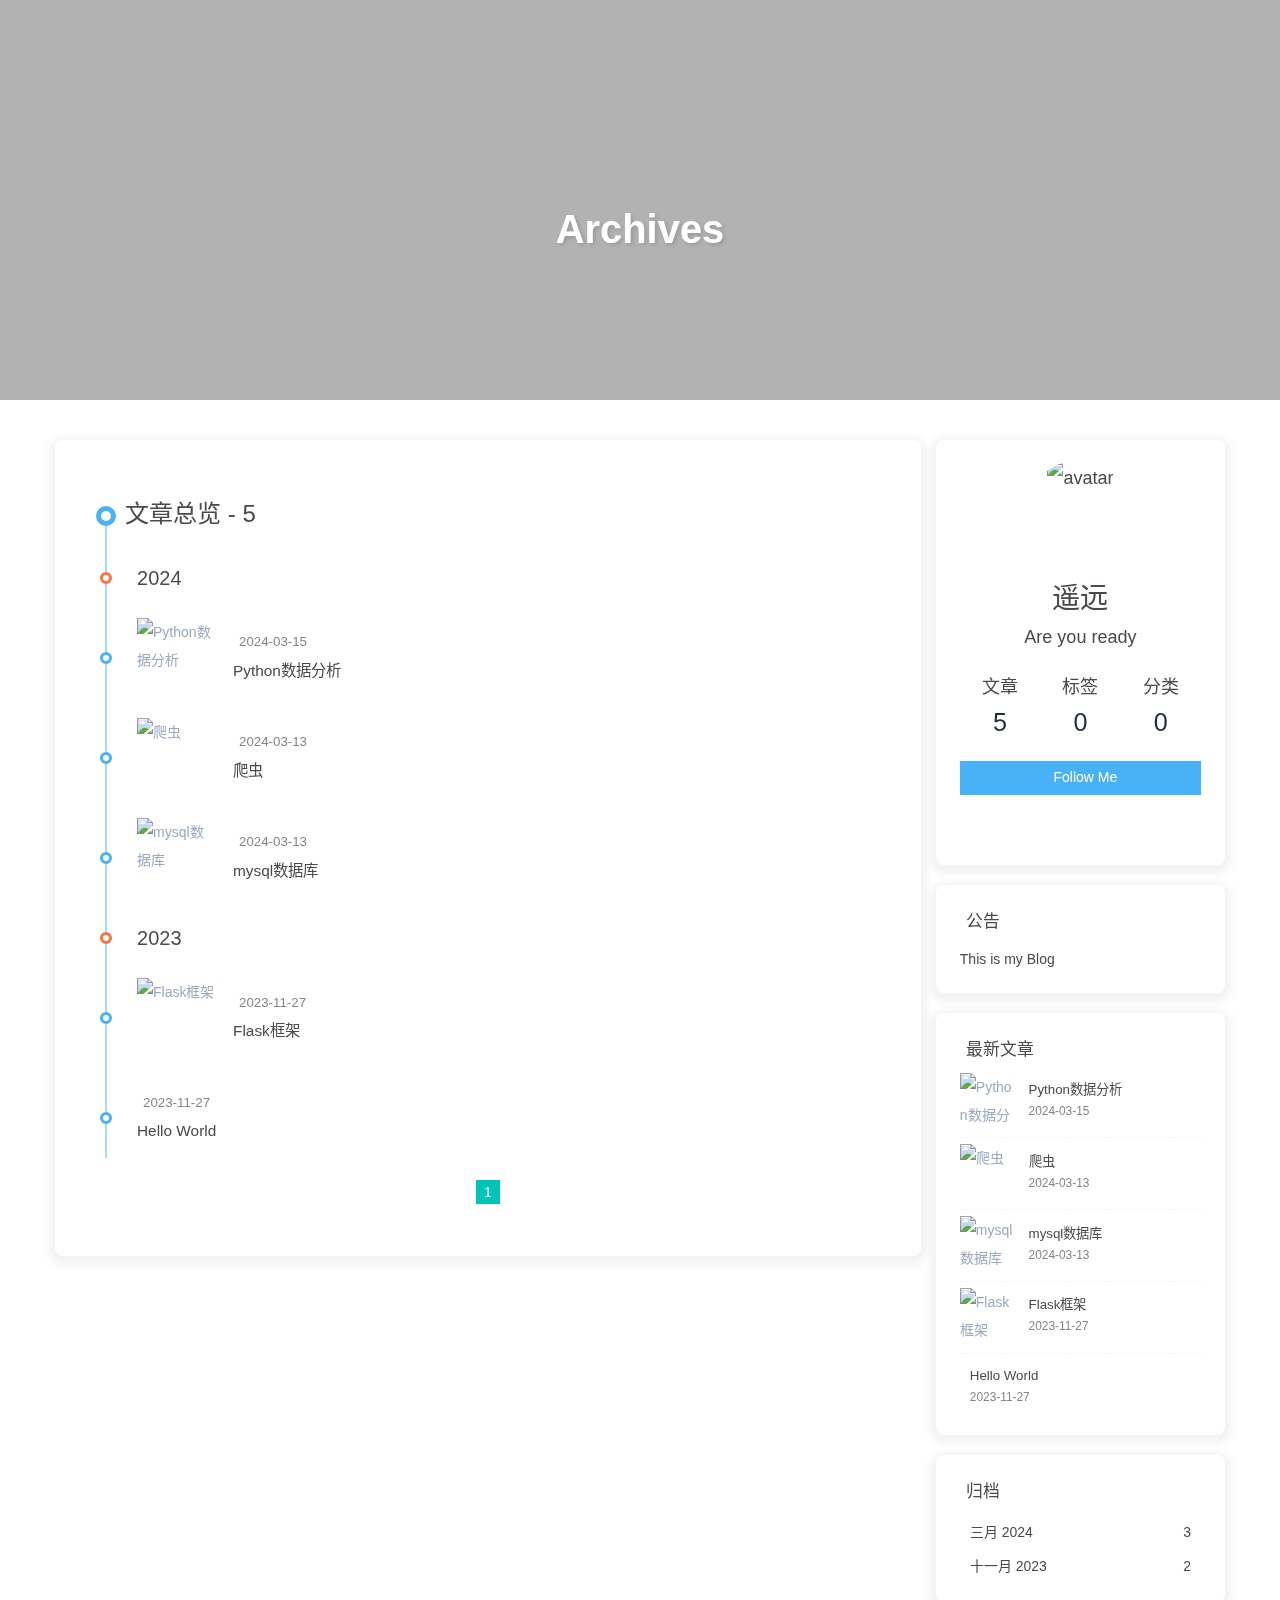
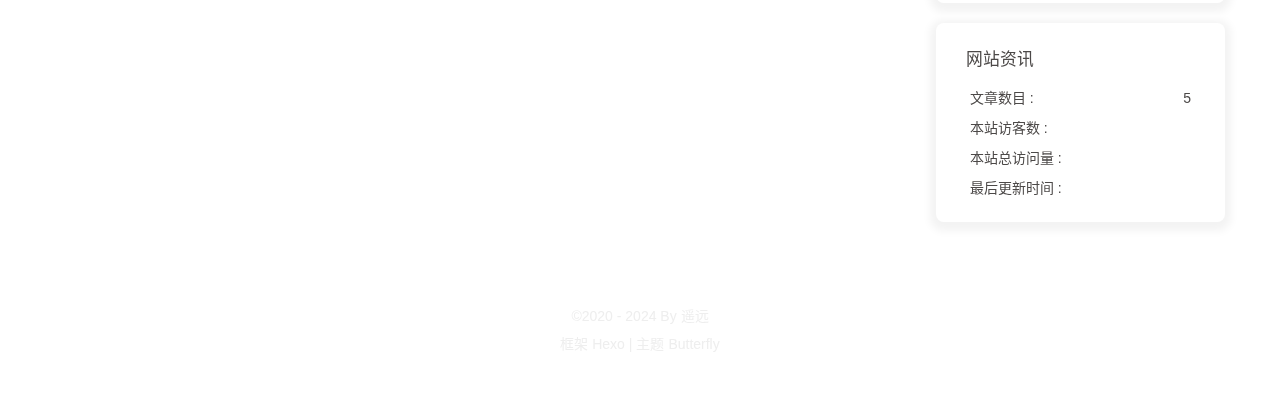
==== commit fee91ddb: "Site updated: 2024-03-17 17:15:02" ====
--- a/archives/index.html
+++ b/archives/index.html
@@ -53,7 +53,7 @@
   isHome: false,
   isHighlightShrink: false,
   isToc: false,
-  postUpdate: '2024-03-13 16:56:52'
+  postUpdate: '2024-03-17 17:14:51'
 }</script><link rel="stylesheet" href="APlayer.min.css"></head><body><div id="aplayer"></div><script src="https://cdn.jsdelivr.net/gh/radium-bit/res@master/live2d/autoload.js" async=""></script><script src="https://cdn.jsdelivr.net/npm/meting@2/dist/Meting.min.js" async=""></script><script>(win=>{
       win.saveToLocal = {
         set: (key, value, ttl) => {
@@ -151,4 +151,4 @@
       }
       detectApple()
     })(window)</script><link rel="stylesheet" href="/css/modify.css"><link rel="stylesheet" href="/css/music.css"><meta name="generator" content="Hexo 7.0.0"><link rel="alternate" href="/atom.xml" title="遥远的理想乡" type="application/atom+xml">
-<div id="web_bg"></div><div id="sidebar"><div id="menu-mask"></div><div id="sidebar-menus"><div class="avatar-img is-center"><img src="/img/avater.png" onerror="onerror=null;src='/img/friend_404.gif'" alt="avatar"></div><div class="sidebar-site-data site-data is-center"><a href="/archives/"><div class="headline">文章</div><div class="length-num">4</div></a><a href="/tags/"><div class="headline">标签</div><div class="length-num">0</div></a><a href="/categories/"><div class="headline">分类</div><div class="length-num">0</div></a></div><hr class="custom-hr"><div class="menus_items"><div class="menus_item"><a class="site-page" href="/"><i class="fa-fw fas fa-home"></i><span> Home</span></a></div><div class="menus_item"><a class="site-page" href="/archives/"><i class="fa-fw fas fa-archive"></i><span> Archives</span></a></div><div class="menus_item"><a class="site-page" href="/tags/"><i class="fa-fw fas fa-tags"></i><span> Tags</span></a></div><div class="menus_item"><a class="site-page" href="/categories/"><i class="fa-fw fas fa-folder-open"></i><span> Categories</span></a></div><div class="menus_item"><a class="site-page group" href="javascript:void(0);"><i class="fa-fw fas fa-list"></i><span> List</span><i class="fas fa-chevron-down"></i></a><ul class="menus_item_child"><li><a class="site-page child" href="/music/"><i class="fa-fw fas fa-music"></i><span> Music</span></a></li><li><a class="site-page child" href="/movies/"><i class="fa-fw fas fa-video"></i><span> Movie</span></a></li></ul></div><div class="menus_item"><a class="site-page" href="/link/"><i class="fa-fw fas fa-link"></i><span> Link</span></a></div></div></div></div><div class="page" id="body-wrap"><header class="not-home-page" id="page-header" style="background: transparent"><nav id="nav"><span id="blog-info"><a href="/" title="遥远的理想乡"><span class="site-name">遥远的理想乡</span></a></span><div id="menus"><div class="menus_items"><div class="menus_item"><a class="site-page" href="/"><i class="fa-fw fas fa-home"></i><span> Home</span></a></div><div class="menus_item"><a class="site-page" href="/archives/"><i class="fa-fw fas fa-archive"></i><span> Archives</span></a></div><div class="menus_item"><a class="site-page" href="/tags/"><i class="fa-fw fas fa-tags"></i><span> Tags</span></a></div><div class="menus_item"><a class="site-page" href="/categories/"><i class="fa-fw fas fa-folder-open"></i><span> Categories</span></a></div><div class="menus_item"><a class="site-page group" href="javascript:void(0);"><i class="fa-fw fas fa-list"></i><span> List</span><i class="fas fa-chevron-down"></i></a><ul class="menus_item_child"><li><a class="site-page child" href="/music/"><i class="fa-fw fas fa-music"></i><span> Music</span></a></li><li><a class="site-page child" href="/movies/"><i class="fa-fw fas fa-video"></i><span> Movie</span></a></li></ul></div><div class="menus_item"><a class="site-page" href="/link/"><i class="fa-fw fas fa-link"></i><span> Link</span></a></div></div><div id="toggle-menu"><a class="site-page" href="javascript:void(0);"><i class="fas fa-bars fa-fw"></i></a></div></div></nav><div id="page-site-info"><h1 id="site-title">Archives</h1></div></header><main class="layout" id="content-inner"><div id="archive"><div class="article-sort-title">文章总览 - 4</div><div class="article-sort"><div class="article-sort-item year">2024</div><div class="article-sort-item"><a class="article-sort-item-img" href="/2024/03/13/%E7%88%AC%E8%99%AB/" title="爬虫"><img src="/img/4.png" alt="爬虫" onerror="this.onerror=null;this.src='/img/404.jpg'"></a><div class="article-sort-item-info"><div class="article-sort-item-time"><i class="far fa-calendar-alt"></i><time class="post-meta-date-created" datetime="2024-03-13T07:28:36.799Z" title="发表于 2024-03-13 15:28:36">2024-03-13</time></div><a class="article-sort-item-title" href="/2024/03/13/%E7%88%AC%E8%99%AB/" title="爬虫">爬虫</a></div></div><div class="article-sort-item"><a class="article-sort-item-img" href="/2024/03/13/Mysql%E6%95%B0%E6%8D%AE%E5%BA%93/" title="mysql数据库"><img src="/img/3.png" alt="mysql数据库" onerror="this.onerror=null;this.src='/img/404.jpg'"></a><div class="article-sort-item-info"><div class="article-sort-item-time"><i class="far fa-calendar-alt"></i><time class="post-meta-date-created" datetime="2024-03-13T07:28:08.526Z" title="发表于 2024-03-13 15:28:08">2024-03-13</time></div><a class="article-sort-item-title" href="/2024/03/13/Mysql%E6%95%B0%E6%8D%AE%E5%BA%93/" title="mysql数据库">mysql数据库</a></div></div><div class="article-sort-item year">2023</div><div class="article-sort-item"><a class="article-sort-item-img" href="/2023/11/27/python%20web%20Flask%E6%A1%86%E6%9E%B6/" title="Flask框架"><img src="/img/2.png" alt="Flask框架" onerror="this.onerror=null;this.src='/img/404.jpg'"></a><div class="article-sort-item-info"><div class="article-sort-item-time"><i class="far fa-calendar-alt"></i><time class="post-meta-date-created" datetime="2023-11-27T07:02:55.978Z" title="发表于 2023-11-27 15:02:55">2023-11-27</time></div><a class="article-sort-item-title" href="/2023/11/27/python%20web%20Flask%E6%A1%86%E6%9E%B6/" title="Flask框架">Flask框架</a></div></div><div class="article-sort-item"><a class="article-sort-item-img" href="/2023/11/27/hello-world/" title="Hello World"><img src="/img/1.png" alt="Hello World" onerror="this.onerror=null;this.src='/img/404.jpg'"></a><div class="article-sort-item-info"><div class="article-sort-item-time"><i class="far fa-calendar-alt"></i><time class="post-meta-date-created" datetime="2023-11-27T06:21:15.364Z" title="发表于 2023-11-27 14:21:15">2023-11-27</time></div><a class="article-sort-item-title" href="/2023/11/27/hello-world/" title="Hello World">Hello World</a></div></div></div><nav id="pagination"><div class="pagination"><span class="page-number current">1</span></div></nav></div><div class="aside-content" id="aside-content"><div class="card-widget card-info"><div class="is-center"><div class="avatar-img"><img src="/img/avater.png" onerror="this.onerror=null;this.src='/img/friend_404.gif'" alt="avatar"></div><div class="author-info__name">遥远</div><div class="author-info__description">Are you ready</div></div><div class="card-info-data site-data is-center"><a href="/archives/"><div class="headline">文章</div><div class="length-num">4</div></a><a href="/tags/"><div class="headline">标签</div><div class="length-num">0</div></a><a href="/categories/"><div class="headline">分类</div><div class="length-num">0</div></a></div><a id="card-info-btn" target="_blank" rel="noopener" href="https://github.com/xxxxxx"><i class="fab fa-github"></i><span>Follow Me</span></a><div class="card-info-social-icons is-center"><a class="social-icon" href="https://scikit-learn.org.cn/" target="_blank" title="sklearn"><i class="fab fa-head-side-gear" style="color: #4a7dbe;"></i></a><a class="social-icon" href="https://www.bilibili.com/" target="_blank" title="bilibili"><i class="fab fa-bilibili" style="color: #4a7dbe;"></i></a><a class="social-icon" href="https://github.com/xxxxx" target="_blank" title="Github"><i class="fab fa-github" style="color: #24292e;"></i></a></div></div><div class="card-widget card-announcement"><div class="item-headline"><i class="fas fa-bullhorn fa-shake"></i><span>公告</span></div><div class="announcement_content">This is my Blog</div></div><div class="sticky_layout"><div class="card-widget card-recent-post"><div class="item-headline"><i class="fas fa-history"></i><span>最新文章</span></div><div class="aside-list"><div class="aside-list-item"><a class="thumbnail" href="/2024/03/13/%E7%88%AC%E8%99%AB/" title="爬虫"><img src="/img/4.png" onerror="this.onerror=null;this.src='/img/404.jpg'" alt="爬虫"></a><div class="content"><a class="title" href="/2024/03/13/%E7%88%AC%E8%99%AB/" title="爬虫">爬虫</a><time datetime="2024-03-13T07:28:36.799Z" title="发表于 2024-03-13 15:28:36">2024-03-13</time></div></div><div class="aside-list-item"><a class="thumbnail" href="/2024/03/13/Mysql%E6%95%B0%E6%8D%AE%E5%BA%93/" title="mysql数据库"><img src="/img/3.png" onerror="this.onerror=null;this.src='/img/404.jpg'" alt="mysql数据库"></a><div class="content"><a class="title" href="/2024/03/13/Mysql%E6%95%B0%E6%8D%AE%E5%BA%93/" title="mysql数据库">mysql数据库</a><time datetime="2024-03-13T07:28:08.526Z" title="发表于 2024-03-13 15:28:08">2024-03-13</time></div></div><div class="aside-list-item"><a class="thumbnail" href="/2023/11/27/python%20web%20Flask%E6%A1%86%E6%9E%B6/" title="Flask框架"><img src="/img/2.png" onerror="this.onerror=null;this.src='/img/404.jpg'" alt="Flask框架"></a><div class="content"><a class="title" href="/2023/11/27/python%20web%20Flask%E6%A1%86%E6%9E%B6/" title="Flask框架">Flask框架</a><time datetime="2023-11-27T07:02:55.978Z" title="发表于 2023-11-27 15:02:55">2023-11-27</time></div></div><div class="aside-list-item"><a class="thumbnail" href="/2023/11/27/hello-world/" title="Hello World"><img src="/img/1.png" onerror="this.onerror=null;this.src='/img/404.jpg'" alt="Hello World"></a><div class="content"><a class="title" href="/2023/11/27/hello-world/" title="Hello World">Hello World</a><time datetime="2023-11-27T06:21:15.364Z" title="发表于 2023-11-27 14:21:15">2023-11-27</time></div></div></div></div><div class="card-widget card-archives"><div class="item-headline"><i class="fas fa-archive"></i><span>归档</span></div><ul class="card-archive-list"><li class="card-archive-list-item"><a class="card-archive-list-link" href="/archives/2024/03/"><span class="card-archive-list-date">三月 2024</span><span class="card-archive-list-count">2</span></a></li><li class="card-archive-list-item"><a class="card-archive-list-link" href="/archives/2023/11/"><span class="card-archive-list-date">十一月 2023</span><span class="card-archive-list-count">2</span></a></li></ul></div><div class="card-widget card-webinfo"><div class="item-headline"><i class="fas fa-chart-line"></i><span>网站资讯</span></div><div class="webinfo"><div class="webinfo-item"><div class="item-name">文章数目 :</div><div class="item-count">4</div></div><div class="webinfo-item"><div class="item-name">本站访客数 :</div><div class="item-count" id="busuanzi_value_site_uv"><i class="fa-solid fa-spinner fa-spin"></i></div></div><div class="webinfo-item"><div class="item-name">本站总访问量 :</div><div class="item-count" id="busuanzi_value_site_pv"><i class="fa-solid fa-spinner fa-spin"></i></div></div><div class="webinfo-item"><div class="item-name">最后更新时间 :</div><div class="item-count" id="last-push-date" data-lastpushdate="2024-03-13T08:56:52.241Z"><i class="fa-solid fa-spinner fa-spin"></i></div></div></div></div></div></div></main><footer id="footer" style="background: transparent"><div id="footer-wrap"><div class="copyright">©2020 - 2024 By 遥远</div><div class="framework-info"><span>框架 </span><a target="_blank" rel="noopener" href="https://hexo.io">Hexo</a><span class="footer-separator">|</span><span>主题 </span><a target="_blank" rel="noopener" href="https://github.com/jerryc127/hexo-theme-butterfly">Butterfly</a></div></div></footer></div><div id="rightside"><div id="rightside-config-hide"><button id="darkmode" type="button" title="浅色和深色模式转换"><i class="fas fa-adjust"></i></button><button id="hide-aside-btn" type="button" title="单栏和双栏切换"><i class="fas fa-arrows-alt-h"></i></button></div><div id="rightside-config-show"><button id="rightside-config" type="button" title="设置"><i class="fas fa-cog fa-spin"></i></button><button id="go-up" type="button" title="回到顶部"><span class="scroll-percent"></span><i class="fas fa-arrow-up"></i></button></div></div><div><script src="/js/utils.js"></script><script src="/js/main.js"></script><script src="https://cdn.jsdelivr.net/npm/@fancyapps/ui/dist/fancybox/fancybox.umd.min.js"></script><div class="js-pjax"></div><script defer="defer" id="fluttering_ribbon" mobile="true" src="https://cdn.jsdelivr.net/npm/butterfly-extsrc/dist/canvas-fluttering-ribbon.min.js"></script><script id="click-show-text" src="https://cdn.jsdelivr.net/npm/butterfly-extsrc/dist/click-show-text.min.js" data-mobile="true" data-text="富强,民主,文明,和谐,自由,平等,公正,法治,爱国,敬业,诚信,友善" data-fontsize="15px" data-random="false" async="async"></script><script async="" data-pjax="" src="//busuanzi.ibruce.info/busuanzi/2.3/busuanzi.pure.mini.js"></script></div></body></html>+<div id="web_bg"></div><div id="sidebar"><div id="menu-mask"></div><div id="sidebar-menus"><div class="avatar-img is-center"><img src="/img/avater.png" onerror="onerror=null;src='/img/friend_404.gif'" alt="avatar"></div><div class="sidebar-site-data site-data is-center"><a href="/archives/"><div class="headline">文章</div><div class="length-num">5</div></a><a href="/tags/"><div class="headline">标签</div><div class="length-num">0</div></a><a href="/categories/"><div class="headline">分类</div><div class="length-num">0</div></a></div><hr class="custom-hr"><div class="menus_items"><div class="menus_item"><a class="site-page" href="/"><i class="fa-fw fas fa-home"></i><span> Home</span></a></div><div class="menus_item"><a class="site-page" href="/archives/"><i class="fa-fw fas fa-archive"></i><span> Archives</span></a></div><div class="menus_item"><a class="site-page" href="/tags/"><i class="fa-fw fas fa-tags"></i><span> Tags</span></a></div><div class="menus_item"><a class="site-page" href="/categories/"><i class="fa-fw fas fa-folder-open"></i><span> Categories</span></a></div><div class="menus_item"><a class="site-page group" href="javascript:void(0);"><i class="fa-fw fas fa-list"></i><span> List</span><i class="fas fa-chevron-down"></i></a><ul class="menus_item_child"><li><a class="site-page child" href="/music/"><i class="fa-fw fas fa-music"></i><span> Music</span></a></li><li><a class="site-page child" href="/movies/"><i class="fa-fw fas fa-video"></i><span> Movie</span></a></li></ul></div><div class="menus_item"><a class="site-page" href="/link/"><i class="fa-fw fas fa-link"></i><span> Link</span></a></div></div></div></div><div class="page" id="body-wrap"><header class="not-home-page" id="page-header" style="background: transparent"><nav id="nav"><span id="blog-info"><a href="/" title="遥远的理想乡"><span class="site-name">遥远的理想乡</span></a></span><div id="menus"><div class="menus_items"><div class="menus_item"><a class="site-page" href="/"><i class="fa-fw fas fa-home"></i><span> Home</span></a></div><div class="menus_item"><a class="site-page" href="/archives/"><i class="fa-fw fas fa-archive"></i><span> Archives</span></a></div><div class="menus_item"><a class="site-page" href="/tags/"><i class="fa-fw fas fa-tags"></i><span> Tags</span></a></div><div class="menus_item"><a class="site-page" href="/categories/"><i class="fa-fw fas fa-folder-open"></i><span> Categories</span></a></div><div class="menus_item"><a class="site-page group" href="javascript:void(0);"><i class="fa-fw fas fa-list"></i><span> List</span><i class="fas fa-chevron-down"></i></a><ul class="menus_item_child"><li><a class="site-page child" href="/music/"><i class="fa-fw fas fa-music"></i><span> Music</span></a></li><li><a class="site-page child" href="/movies/"><i class="fa-fw fas fa-video"></i><span> Movie</span></a></li></ul></div><div class="menus_item"><a class="site-page" href="/link/"><i class="fa-fw fas fa-link"></i><span> Link</span></a></div></div><div id="toggle-menu"><a class="site-page" href="javascript:void(0);"><i class="fas fa-bars fa-fw"></i></a></div></div></nav><div id="page-site-info"><h1 id="site-title">Archives</h1></div></header><main class="layout" id="content-inner"><div id="archive"><div class="article-sort-title">文章总览 - 5</div><div class="article-sort"><div class="article-sort-item year">2024</div><div class="article-sort-item"><a class="article-sort-item-img" href="/2024/03/15/python%E6%95%B0%E6%8D%AE%E5%88%86%E6%9E%90/" title="Python数据分析"><img src="/img/1.png" alt="Python数据分析" onerror="this.onerror=null;this.src='/img/404.jpg'"></a><div class="article-sort-item-info"><div class="article-sort-item-time"><i class="far fa-calendar-alt"></i><time class="post-meta-date-created" datetime="2024-03-15T08:50:00.393Z" title="发表于 2024-03-15 16:50:00">2024-03-15</time></div><a class="article-sort-item-title" href="/2024/03/15/python%E6%95%B0%E6%8D%AE%E5%88%86%E6%9E%90/" title="Python数据分析">Python数据分析</a></div></div><div class="article-sort-item"><a class="article-sort-item-img" href="/2024/03/13/%E7%88%AC%E8%99%AB/" title="爬虫"><img src="/img/4.png" alt="爬虫" onerror="this.onerror=null;this.src='/img/404.jpg'"></a><div class="article-sort-item-info"><div class="article-sort-item-time"><i class="far fa-calendar-alt"></i><time class="post-meta-date-created" datetime="2024-03-13T07:28:36.799Z" title="发表于 2024-03-13 15:28:36">2024-03-13</time></div><a class="article-sort-item-title" href="/2024/03/13/%E7%88%AC%E8%99%AB/" title="爬虫">爬虫</a></div></div><div class="article-sort-item"><a class="article-sort-item-img" href="/2024/03/13/Mysql%E6%95%B0%E6%8D%AE%E5%BA%93/" title="mysql数据库"><img src="/img/3.png" alt="mysql数据库" onerror="this.onerror=null;this.src='/img/404.jpg'"></a><div class="article-sort-item-info"><div class="article-sort-item-time"><i class="far fa-calendar-alt"></i><time class="post-meta-date-created" datetime="2024-03-13T07:28:08.526Z" title="发表于 2024-03-13 15:28:08">2024-03-13</time></div><a class="article-sort-item-title" href="/2024/03/13/Mysql%E6%95%B0%E6%8D%AE%E5%BA%93/" title="mysql数据库">mysql数据库</a></div></div><div class="article-sort-item year">2023</div><div class="article-sort-item"><a class="article-sort-item-img" href="/2023/11/27/python%20web%20Flask%E6%A1%86%E6%9E%B6/" title="Flask框架"><img src="/img/2.png" alt="Flask框架" onerror="this.onerror=null;this.src='/img/404.jpg'"></a><div class="article-sort-item-info"><div class="article-sort-item-time"><i class="far fa-calendar-alt"></i><time class="post-meta-date-created" datetime="2023-11-27T07:02:55.978Z" title="发表于 2023-11-27 15:02:55">2023-11-27</time></div><a class="article-sort-item-title" href="/2023/11/27/python%20web%20Flask%E6%A1%86%E6%9E%B6/" title="Flask框架">Flask框架</a></div></div><div class="article-sort-item no-article-cover"><div class="article-sort-item-info"><div class="article-sort-item-time"><i class="far fa-calendar-alt"></i><time class="post-meta-date-created" datetime="2023-11-27T06:21:15.364Z" title="发表于 2023-11-27 14:21:15">2023-11-27</time></div><a class="article-sort-item-title" href="/2023/11/27/hello-world/" title="Hello World">Hello World</a></div></div></div><nav id="pagination"><div class="pagination"><span class="page-number current">1</span></div></nav></div><div class="aside-content" id="aside-content"><div class="card-widget card-info"><div class="is-center"><div class="avatar-img"><img src="/img/avater.png" onerror="this.onerror=null;this.src='/img/friend_404.gif'" alt="avatar"></div><div class="author-info__name">遥远</div><div class="author-info__description">Are you ready</div></div><div class="card-info-data site-data is-center"><a href="/archives/"><div class="headline">文章</div><div class="length-num">5</div></a><a href="/tags/"><div class="headline">标签</div><div class="length-num">0</div></a><a href="/categories/"><div class="headline">分类</div><div class="length-num">0</div></a></div><a id="card-info-btn" target="_blank" rel="noopener" href="https://github.com/xxxxxx"><i class="fab fa-github"></i><span>Follow Me</span></a><div class="card-info-social-icons is-center"><a class="social-icon" href="https://scikit-learn.org.cn/" target="_blank" title="sklearn"><i class="fab fa-head-side-gear" style="color: #4a7dbe;"></i></a><a class="social-icon" href="https://www.bilibili.com/" target="_blank" title="bilibili"><i class="fab fa-bilibili" style="color: #4a7dbe;"></i></a><a class="social-icon" href="https://github.com/xxxxx" target="_blank" title="Github"><i class="fab fa-github" style="color: #24292e;"></i></a></div></div><div class="card-widget card-announcement"><div class="item-headline"><i class="fas fa-bullhorn fa-shake"></i><span>公告</span></div><div class="announcement_content">This is my Blog</div></div><div class="sticky_layout"><div class="card-widget card-recent-post"><div class="item-headline"><i class="fas fa-history"></i><span>最新文章</span></div><div class="aside-list"><div class="aside-list-item"><a class="thumbnail" href="/2024/03/15/python%E6%95%B0%E6%8D%AE%E5%88%86%E6%9E%90/" title="Python数据分析"><img src="/img/1.png" onerror="this.onerror=null;this.src='/img/404.jpg'" alt="Python数据分析"></a><div class="content"><a class="title" href="/2024/03/15/python%E6%95%B0%E6%8D%AE%E5%88%86%E6%9E%90/" title="Python数据分析">Python数据分析</a><time datetime="2024-03-15T08:50:00.393Z" title="发表于 2024-03-15 16:50:00">2024-03-15</time></div></div><div class="aside-list-item"><a class="thumbnail" href="/2024/03/13/%E7%88%AC%E8%99%AB/" title="爬虫"><img src="/img/4.png" onerror="this.onerror=null;this.src='/img/404.jpg'" alt="爬虫"></a><div class="content"><a class="title" href="/2024/03/13/%E7%88%AC%E8%99%AB/" title="爬虫">爬虫</a><time datetime="2024-03-13T07:28:36.799Z" title="发表于 2024-03-13 15:28:36">2024-03-13</time></div></div><div class="aside-list-item"><a class="thumbnail" href="/2024/03/13/Mysql%E6%95%B0%E6%8D%AE%E5%BA%93/" title="mysql数据库"><img src="/img/3.png" onerror="this.onerror=null;this.src='/img/404.jpg'" alt="mysql数据库"></a><div class="content"><a class="title" href="/2024/03/13/Mysql%E6%95%B0%E6%8D%AE%E5%BA%93/" title="mysql数据库">mysql数据库</a><time datetime="2024-03-13T07:28:08.526Z" title="发表于 2024-03-13 15:28:08">2024-03-13</time></div></div><div class="aside-list-item"><a class="thumbnail" href="/2023/11/27/python%20web%20Flask%E6%A1%86%E6%9E%B6/" title="Flask框架"><img src="/img/2.png" onerror="this.onerror=null;this.src='/img/404.jpg'" alt="Flask框架"></a><div class="content"><a class="title" href="/2023/11/27/python%20web%20Flask%E6%A1%86%E6%9E%B6/" title="Flask框架">Flask框架</a><time datetime="2023-11-27T07:02:55.978Z" title="发表于 2023-11-27 15:02:55">2023-11-27</time></div></div><div class="aside-list-item no-cover"><div class="content"><a class="title" href="/2023/11/27/hello-world/" title="Hello World">Hello World</a><time datetime="2023-11-27T06:21:15.364Z" title="发表于 2023-11-27 14:21:15">2023-11-27</time></div></div></div></div><div class="card-widget card-archives"><div class="item-headline"><i class="fas fa-archive"></i><span>归档</span></div><ul class="card-archive-list"><li class="card-archive-list-item"><a class="card-archive-list-link" href="/archives/2024/03/"><span class="card-archive-list-date">三月 2024</span><span class="card-archive-list-count">3</span></a></li><li class="card-archive-list-item"><a class="card-archive-list-link" href="/archives/2023/11/"><span class="card-archive-list-date">十一月 2023</span><span class="card-archive-list-count">2</span></a></li></ul></div><div class="card-widget card-webinfo"><div class="item-headline"><i class="fas fa-chart-line"></i><span>网站资讯</span></div><div class="webinfo"><div class="webinfo-item"><div class="item-name">文章数目 :</div><div class="item-count">5</div></div><div class="webinfo-item"><div class="item-name">本站访客数 :</div><div class="item-count" id="busuanzi_value_site_uv"><i class="fa-solid fa-spinner fa-spin"></i></div></div><div class="webinfo-item"><div class="item-name">本站总访问量 :</div><div class="item-count" id="busuanzi_value_site_pv"><i class="fa-solid fa-spinner fa-spin"></i></div></div><div class="webinfo-item"><div class="item-name">最后更新时间 :</div><div class="item-count" id="last-push-date" data-lastpushdate="2024-03-17T09:14:51.204Z"><i class="fa-solid fa-spinner fa-spin"></i></div></div></div></div></div></div></main><footer id="footer" style="background: transparent"><div id="footer-wrap"><div class="copyright">©2020 - 2024 By 遥远</div><div class="framework-info"><span>框架 </span><a target="_blank" rel="noopener" href="https://hexo.io">Hexo</a><span class="footer-separator">|</span><span>主题 </span><a target="_blank" rel="noopener" href="https://github.com/jerryc127/hexo-theme-butterfly">Butterfly</a></div></div></footer></div><div id="rightside"><div id="rightside-config-hide"><button id="darkmode" type="button" title="浅色和深色模式转换"><i class="fas fa-adjust"></i></button><button id="hide-aside-btn" type="button" title="单栏和双栏切换"><i class="fas fa-arrows-alt-h"></i></button></div><div id="rightside-config-show"><button id="rightside-config" type="button" title="设置"><i class="fas fa-cog fa-spin"></i></button><button id="go-up" type="button" title="回到顶部"><span class="scroll-percent"></span><i class="fas fa-arrow-up"></i></button></div></div><div><script src="/js/utils.js"></script><script src="/js/main.js"></script><script src="https://cdn.jsdelivr.net/npm/@fancyapps/ui/dist/fancybox/fancybox.umd.min.js"></script><div class="js-pjax"></div><script defer="defer" id="fluttering_ribbon" mobile="true" src="https://cdn.jsdelivr.net/npm/butterfly-extsrc/dist/canvas-fluttering-ribbon.min.js"></script><script id="click-show-text" src="https://cdn.jsdelivr.net/npm/butterfly-extsrc/dist/click-show-text.min.js" data-mobile="true" data-text="富强,民主,文明,和谐,自由,平等,公正,法治,爱国,敬业,诚信,友善" data-fontsize="15px" data-random="false" async="async"></script><script async="" data-pjax="" src="//busuanzi.ibruce.info/busuanzi/2.3/busuanzi.pure.mini.js"></script></div></body></html>